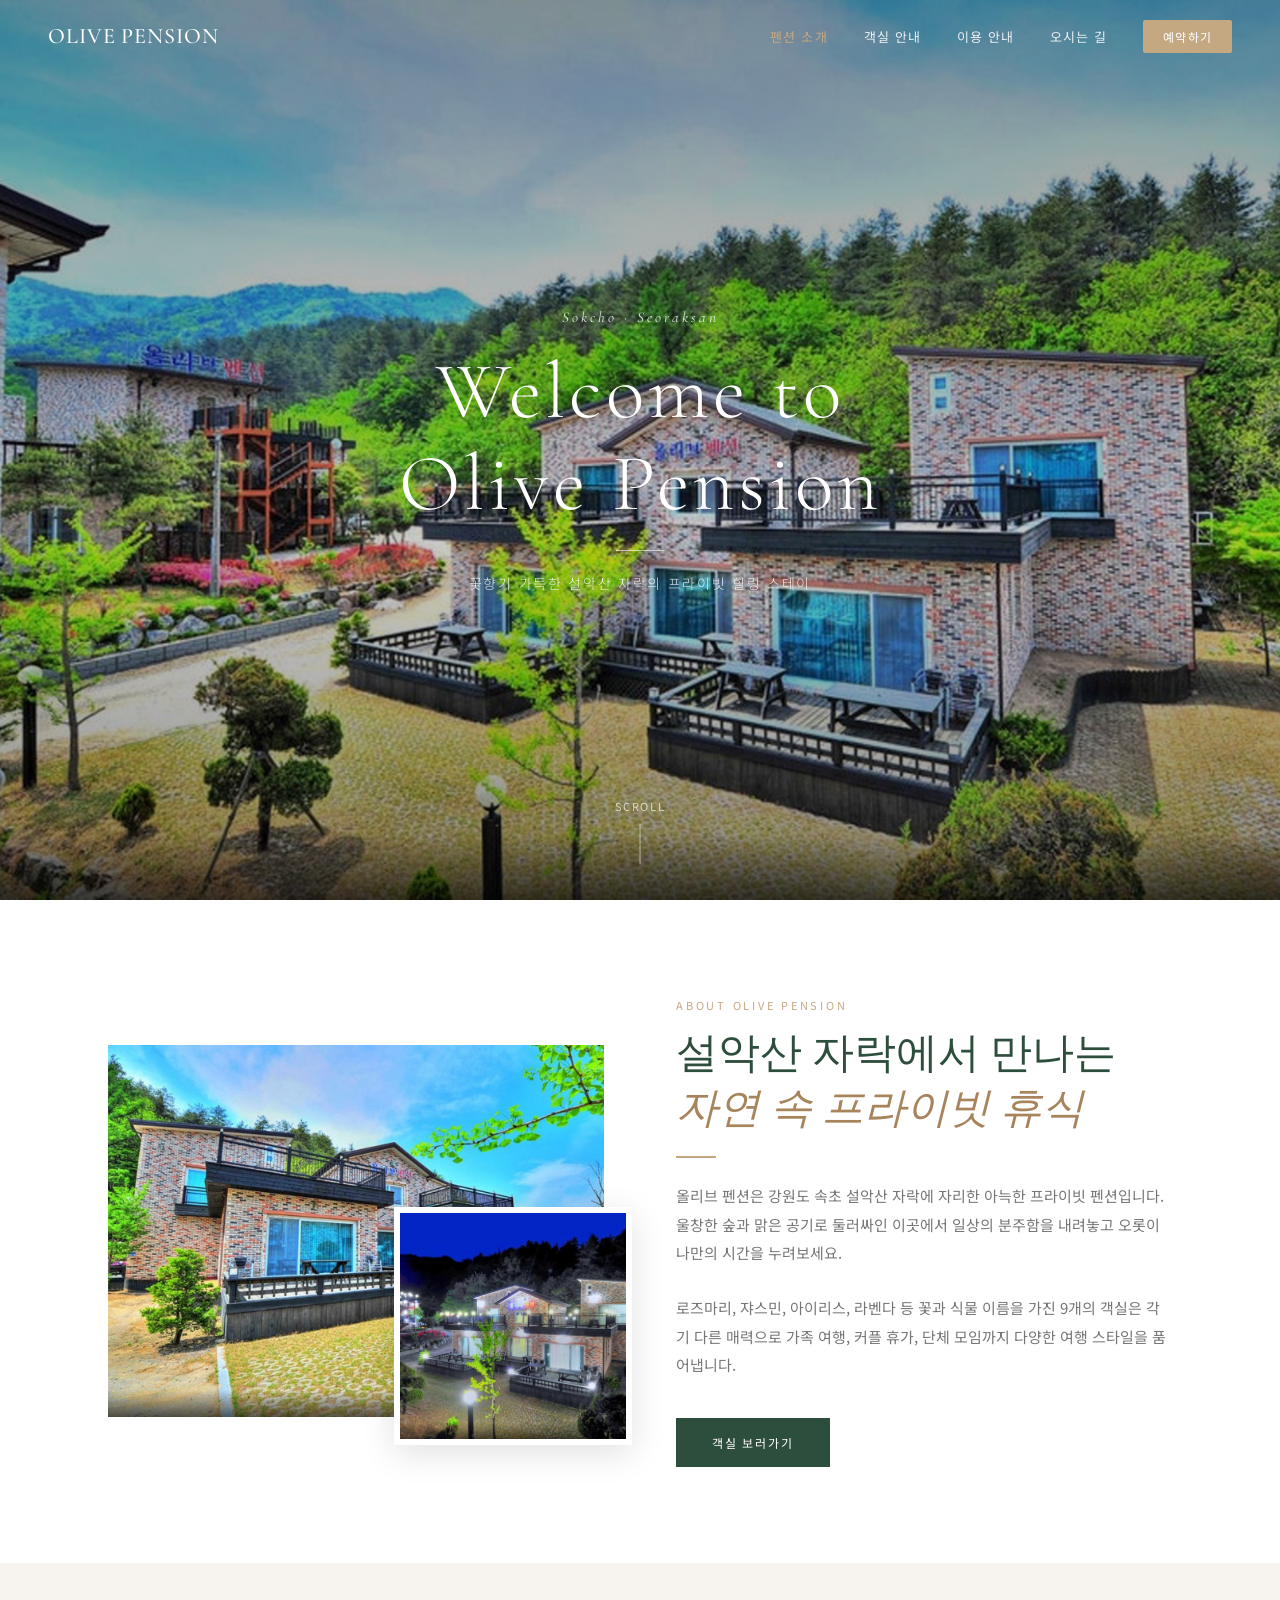
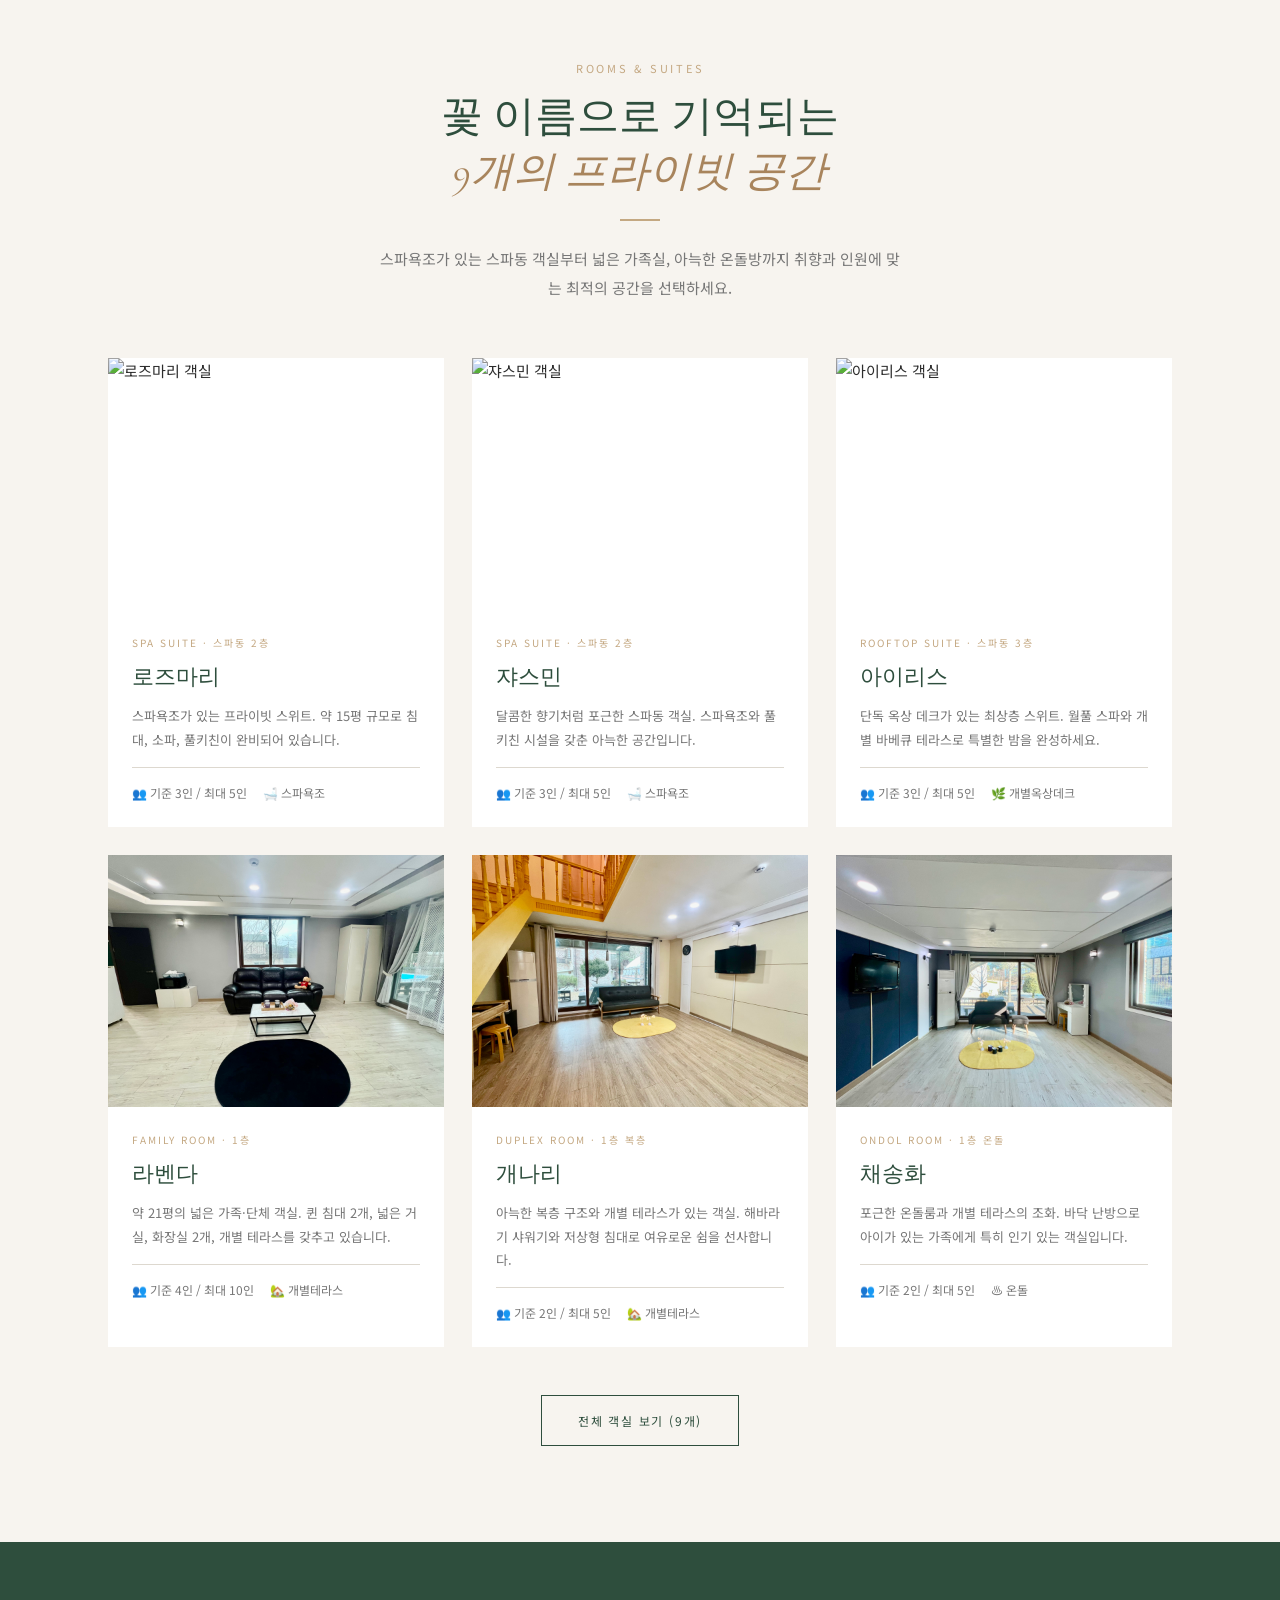
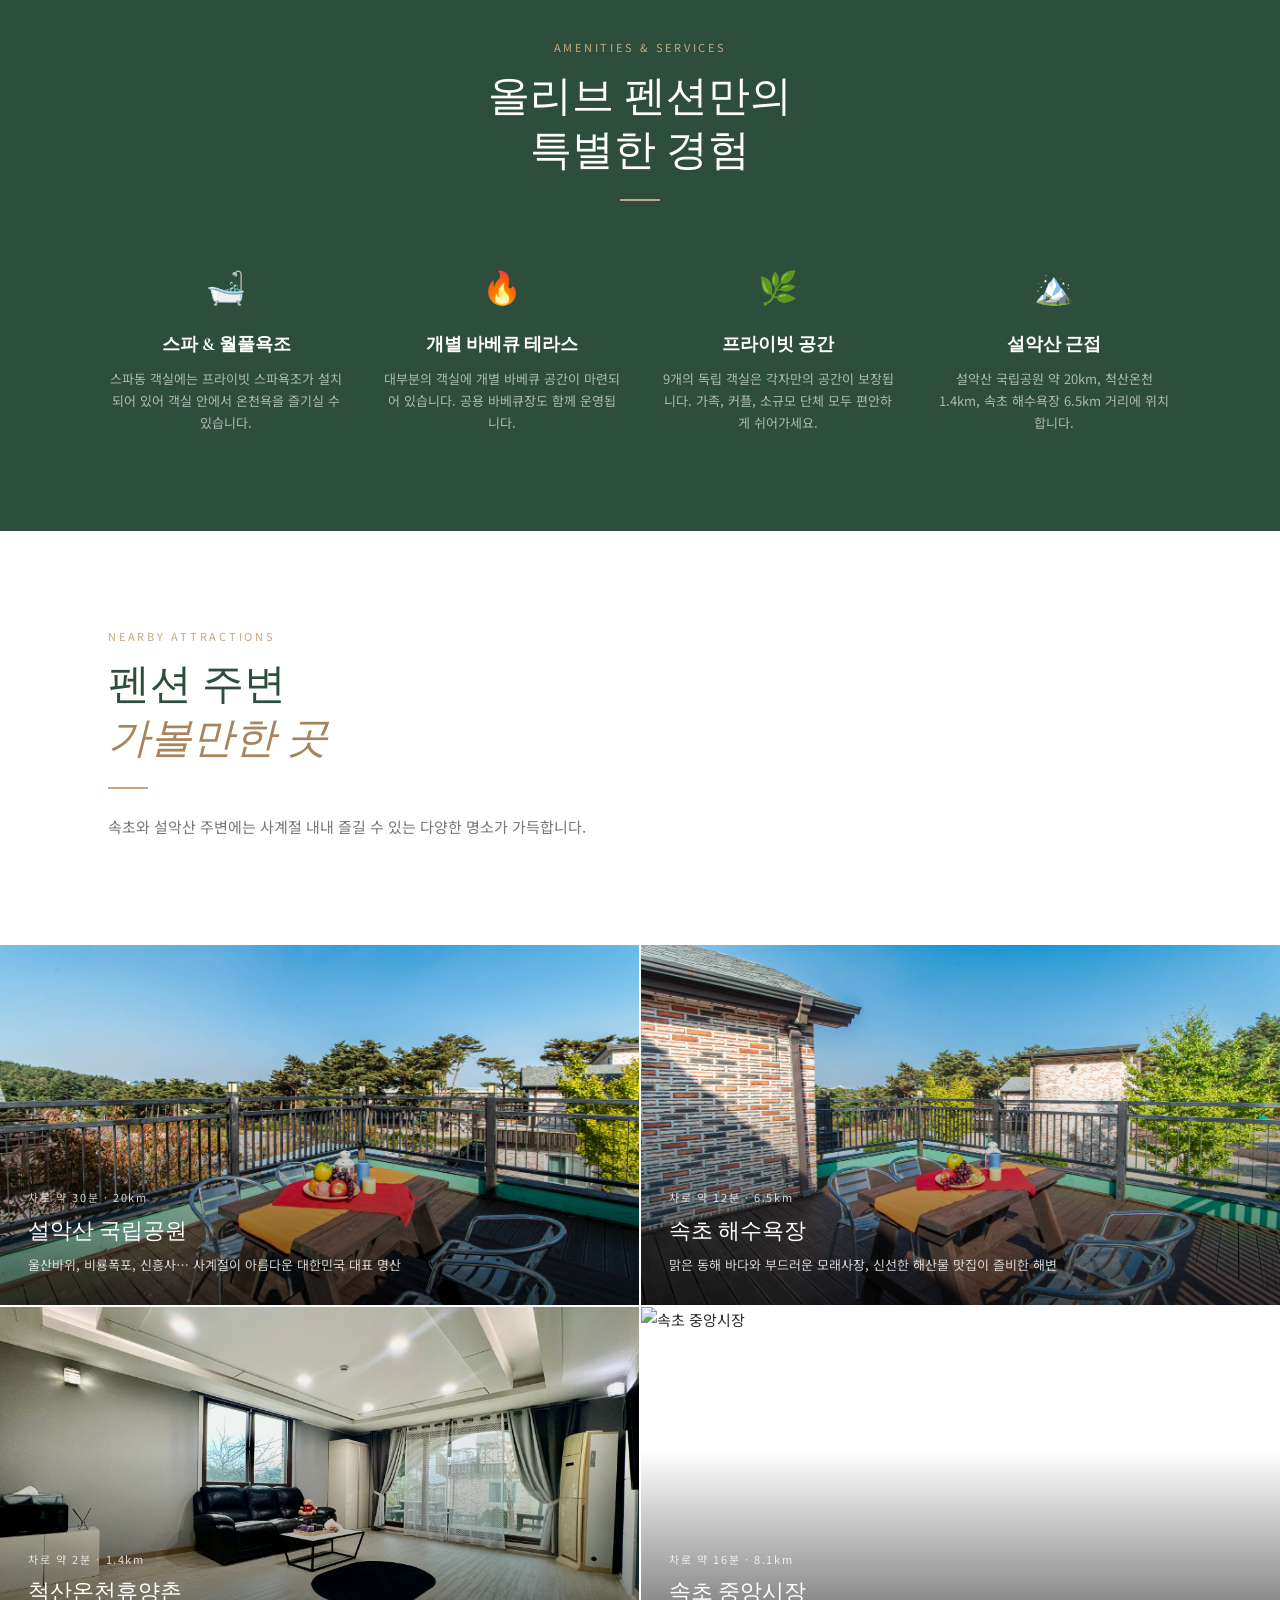
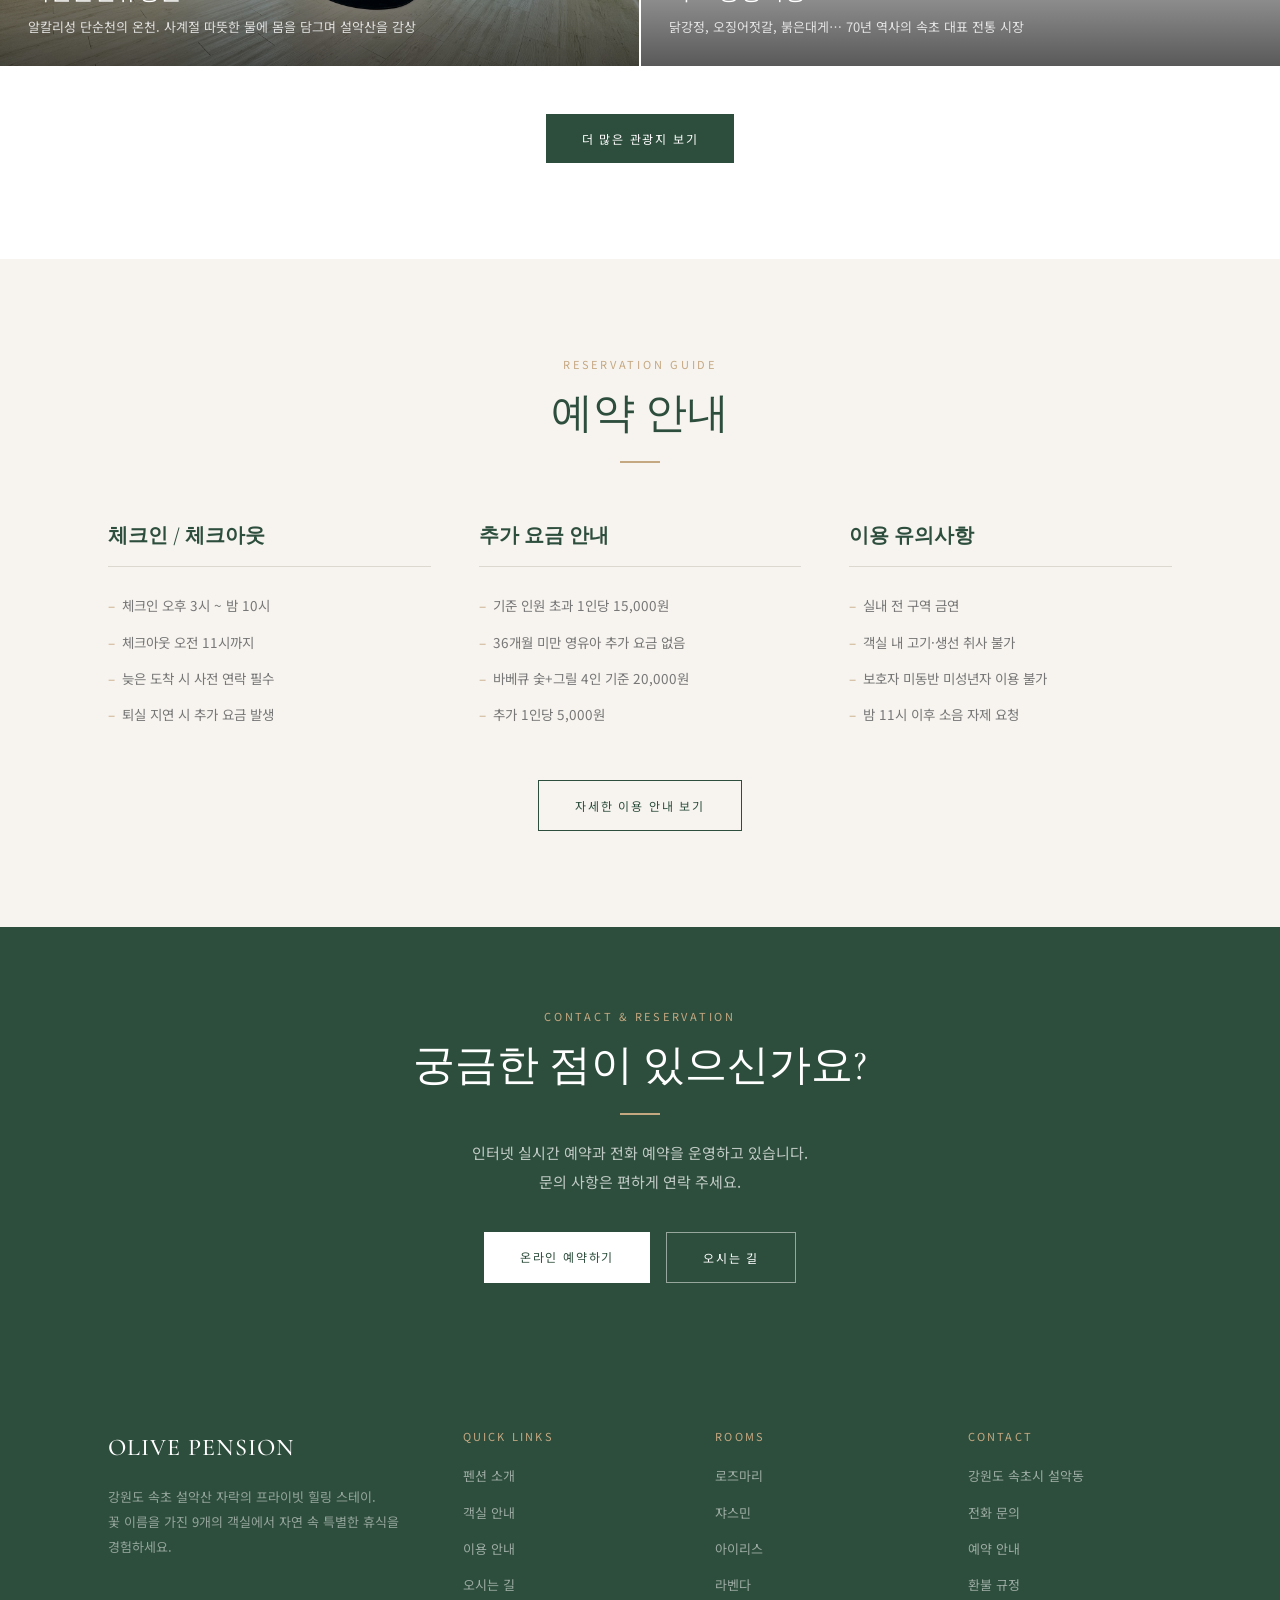
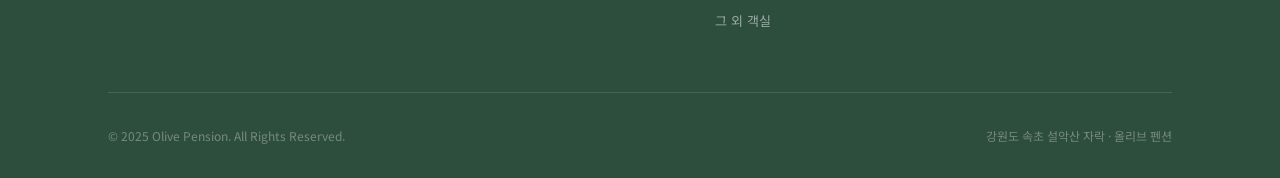
==== index.html @ 1f814b60 "🌿 올리브 펜션 홈페이지 초기 배포 - index.html: 메인 홈 (펜션 소개, 객실 미리보기, 관광지) - rooms.html: 9개 객실 상세 안내 - info.html: " ====
<!DOCTYPE html>
<html lang="ko">
<head>
  <meta charset="UTF-8">
  <meta name="viewport" content="width=device-width, initial-scale=1.0">
  <title>올리브 펜션 — 속초 설악산 자락의 프라이빗 힐링 스테이</title>
  <link rel="stylesheet" href="style.css">
</head>
<body>

<!-- ── Navigation ────────────────── -->
<nav id="navbar" class="transparent">
  <a href="index.html" class="nav-logo">OLIVE PENSION</a>
  <ul class="nav-links">
    <li><a href="index.html" class="active">펜션 소개</a></li>
    <li><a href="rooms.html">객실 안내</a></li>
    <li><a href="info.html">이용 안내</a></li>
    <li><a href="contact.html">오시는 길</a></li>
    <li><a href="info.html#reservation" class="btn-reserve">예약하기</a></li>
  </ul>
</nav>

<!-- ── Hero ──────────────────────── -->
<section class="hero">
  <img class="hero-img" src="images/exterior1.jpg" alt="올리브 펜션 외관">
  <div class="hero-overlay"></div>
  <div class="hero-content">
    <p class="hero-sub">Sokcho · Seoraksan</p>
    <h1 class="hero-title">Welcome to<br>Olive Pension</h1>
    <div class="hero-divider"></div>
    <p class="hero-desc">꽃향기 가득한 설악산 자락의 프라이빗 힐링 스테이</p>
  </div>
  <div class="hero-scroll">SCROLL</div>
</section>

<!-- ── About ─────────────────────── -->
<section id="about" style="background: var(--white);">
  <div class="container">
    <div class="about-grid">
      <div class="about-img-wrap">
        <img class="about-img-main" src="images/exterior2.jpg" alt="올리브 펜션 전경">
        <img class="about-img-accent" src="images/exterior3.jpg" alt="올리브 펜션 정원">
      </div>
      <div>
        <span class="section-label">About Olive Pension</span>
        <h2 class="section-title">설악산 자락에서 만나는<br><em>자연 속 프라이빗 휴식</em></h2>
        <div class="section-divider"></div>
        <p class="section-text">
          올리브 펜션은 강원도 속초 설악산 자락에 자리한 아늑한 프라이빗 펜션입니다.
          울창한 숲과 맑은 공기로 둘러싸인 이곳에서 일상의 분주함을 내려놓고
          오롯이 나만의 시간을 누려보세요.
        </p>
        <br>
        <p class="section-text">
          로즈마리, 쟈스민, 아이리스, 라벤다 등 꽃과 식물 이름을 가진 9개의 객실은
          각기 다른 매력으로 가족 여행, 커플 휴가, 단체 모임까지
          다양한 여행 스타일을 품어냅니다.
        </p>
        <br>
        <a href="rooms.html" class="btn btn-primary" style="margin-top:12px;">객실 보러가기</a>
      </div>
    </div>
  </div>
</section>

<!-- ── Rooms Preview ─────────────── -->
<section id="rooms">
  <div class="container">
    <div class="text-center">
      <span class="section-label">Rooms &amp; Suites</span>
      <h2 class="section-title">꽃 이름으로 기억되는<br><em>9개의 프라이빗 공간</em></h2>
      <div class="section-divider"></div>
      <p class="section-text">
        스파욕조가 있는 스파동 객실부터 넓은 가족실, 아늑한 온돌방까지
        취향과 인원에 맞는 최적의 공간을 선택하세요.
      </p>
    </div>

    <div class="rooms-grid">

      <div class="room-card">
        <div class="room-card-img-wrap">
          <img class="room-card-img" src="images/rosemary1.jpg" alt="로즈마리 객실">
        </div>
        <div class="room-card-body">
          <span class="room-card-tag">Spa Suite · 스파동 2층</span>
          <h3 class="room-card-title">로즈마리</h3>
          <p class="room-card-desc">스파욕조가 있는 프라이빗 스위트. 약 15평 규모로 침대, 소파, 풀키친이 완비되어 있습니다.</p>
          <div class="room-card-meta">
            <span>👥 기준 3인 / 최대 5인</span>
            <span>🛁 스파욕조</span>
          </div>
        </div>
      </div>

      <div class="room-card">
        <div class="room-card-img-wrap">
          <img class="room-card-img" src="images/jasmine1.jpg" alt="쟈스민 객실">
        </div>
        <div class="room-card-body">
          <span class="room-card-tag">Spa Suite · 스파동 2층</span>
          <h3 class="room-card-title">쟈스민</h3>
          <p class="room-card-desc">달콤한 향기처럼 포근한 스파동 객실. 스파욕조와 풀키친 시설을 갖춘 아늑한 공간입니다.</p>
          <div class="room-card-meta">
            <span>👥 기준 3인 / 최대 5인</span>
            <span>🛁 스파욕조</span>
          </div>
        </div>
      </div>

      <div class="room-card">
        <div class="room-card-img-wrap">
          <img class="room-card-img" src="images/iris1.jpg" alt="아이리스 객실">
        </div>
        <div class="room-card-body">
          <span class="room-card-tag">Rooftop Suite · 스파동 3층</span>
          <h3 class="room-card-title">아이리스</h3>
          <p class="room-card-desc">단독 옥상 데크가 있는 최상층 스위트. 월풀 스파와 개별 바베큐 테라스로 특별한 밤을 완성하세요.</p>
          <div class="room-card-meta">
            <span>👥 기준 3인 / 최대 5인</span>
            <span>🌿 개별옥상데크</span>
          </div>
        </div>
      </div>

      <div class="room-card">
        <div class="room-card-img-wrap">
          <img class="room-card-img" src="images/lavender1.jpg" alt="라벤다 객실">
        </div>
        <div class="room-card-body">
          <span class="room-card-tag">Family Room · 1층</span>
          <h3 class="room-card-title">라벤다</h3>
          <p class="room-card-desc">약 21평의 넓은 가족·단체 객실. 퀸 침대 2개, 넓은 거실, 화장실 2개, 개별 테라스를 갖추고 있습니다.</p>
          <div class="room-card-meta">
            <span>👥 기준 4인 / 최대 10인</span>
            <span>🏡 개별테라스</span>
          </div>
        </div>
      </div>

      <div class="room-card">
        <div class="room-card-img-wrap">
          <img class="room-card-img" src="images/forsythia1.jpg" alt="개나리 객실">
        </div>
        <div class="room-card-body">
          <span class="room-card-tag">Duplex Room · 1층 복층</span>
          <h3 class="room-card-title">개나리</h3>
          <p class="room-card-desc">아늑한 복층 구조와 개별 테라스가 있는 객실. 해바라기 샤워기와 저상형 침대로 여유로운 쉼을 선사합니다.</p>
          <div class="room-card-meta">
            <span>👥 기준 2인 / 최대 5인</span>
            <span>🏡 개별테라스</span>
          </div>
        </div>
      </div>

      <div class="room-card">
        <div class="room-card-img-wrap">
          <img class="room-card-img" src="images/portulaca1.jpg" alt="채송화 객실">
        </div>
        <div class="room-card-body">
          <span class="room-card-tag">Ondol Room · 1층 온돌</span>
          <h3 class="room-card-title">채송화</h3>
          <p class="room-card-desc">포근한 온돌룸과 개별 테라스의 조화. 바닥 난방으로 아이가 있는 가족에게 특히 인기 있는 객실입니다.</p>
          <div class="room-card-meta">
            <span>👥 기준 2인 / 최대 5인</span>
            <span>♨️ 온돌</span>
          </div>
        </div>
      </div>

    </div>

    <div style="text-align:center; margin-top: 48px;">
      <a href="rooms.html" class="btn btn-outline">전체 객실 보기 (9개)</a>
    </div>
  </div>
</section>

<!-- ── Features ───────────────────── -->
<section class="features-bg">
  <div class="container">
    <div class="text-center">
      <span class="section-label" style="color: var(--accent);">Amenities &amp; Services</span>
      <h2 class="section-title" style="color:var(--white);">올리브 펜션만의<br>특별한 경험</h2>
      <div class="section-divider" style="margin: 0 auto 24px;"></div>
    </div>
    <div class="features-grid">
      <div class="feature-item">
        <span class="feature-icon">🛁</span>
        <h3 class="feature-title">스파 & 월풀욕조</h3>
        <p class="feature-desc">스파동 객실에는 프라이빗 스파욕조가 설치되어 있어 객실 안에서 온천욕을 즐기실 수 있습니다.</p>
      </div>
      <div class="feature-item">
        <span class="feature-icon">🔥</span>
        <h3 class="feature-title">개별 바베큐 테라스</h3>
        <p class="feature-desc">대부분의 객실에 개별 바베큐 공간이 마련되어 있습니다. 공용 바베큐장도 함께 운영됩니다.</p>
      </div>
      <div class="feature-item">
        <span class="feature-icon">🌿</span>
        <h3 class="feature-title">프라이빗 공간</h3>
        <p class="feature-desc">9개의 독립 객실은 각자만의 공간이 보장됩니다. 가족, 커플, 소규모 단체 모두 편안하게 쉬어가세요.</p>
      </div>
      <div class="feature-item">
        <span class="feature-icon">🏔️</span>
        <h3 class="feature-title">설악산 근접</h3>
        <p class="feature-desc">설악산 국립공원 약 20km, 척산온천 1.4km, 속초 해수욕장 6.5km 거리에 위치합니다.</p>
      </div>
    </div>
  </div>
</section>

<!-- ── Nearby Attractions ─────────── -->
<section id="attractions" style="background: var(--white); padding: 0;">
  <div class="container" style="padding-top: 96px; padding-bottom: 48px;">
    <span class="section-label">Nearby Attractions</span>
    <h2 class="section-title">펜션 주변<br><em>가볼만한 곳</em></h2>
    <div class="section-divider"></div>
    <p class="section-text">속초와 설악산 주변에는 사계절 내내 즐길 수 있는 다양한 명소가 가득합니다.</p>
  </div>

  <div class="attract-grid">
    <div class="attract-item">
      <img class="attract-img" src="images/exterior4.jpg" alt="설악산 국립공원">
      <div class="attract-overlay">
        <div class="attract-info">
          <p class="attract-dist">차로 약 30분 · 20km</p>
          <h3 class="attract-name">설악산 국립공원</h3>
          <p class="attract-text">울산바위, 비룡폭포, 신흥사… 사계절이 아름다운 대한민국 대표 명산</p>
        </div>
      </div>
    </div>
    <div class="attract-item">
      <img class="attract-img" src="images/exterior5.jpg" alt="속초해수욕장">
      <div class="attract-overlay">
        <div class="attract-info">
          <p class="attract-dist">차로 약 12분 · 6.5km</p>
          <h3 class="attract-name">속초 해수욕장</h3>
          <p class="attract-text">맑은 동해 바다와 부드러운 모래사장, 신선한 해산물 맛집이 즐비한 해변</p>
        </div>
      </div>
    </div>
    <div class="attract-item">
      <img class="attract-img" src="images/lavender2.jpg" alt="척산온천">
      <div class="attract-overlay">
        <div class="attract-info">
          <p class="attract-dist">차로 약 2분 · 1.4km</p>
          <h3 class="attract-name">척산온천휴양촌</h3>
          <p class="attract-text">알칼리성 단순천의 온천. 사계절 따뜻한 물에 몸을 담그며 설악산을 감상</p>
        </div>
      </div>
    </div>
    <div class="attract-item">
      <img class="attract-img" src="images/forsythia2.jpg" alt="속초 중앙시장">
      <div class="attract-overlay">
        <div class="attract-info">
          <p class="attract-dist">차로 약 16분 · 8.1km</p>
          <h3 class="attract-name">속초 중앙시장</h3>
          <p class="attract-text">닭강정, 오징어젓갈, 붉은대게… 70년 역사의 속초 대표 전통 시장</p>
        </div>
      </div>
    </div>
  </div>

  <div style="text-align:center; padding: 48px 0 96px;">
    <a href="contact.html" class="btn btn-primary">더 많은 관광지 보기</a>
  </div>
</section>

<!-- ── Quick Info ────────────────── -->
<section>
  <div class="container">
    <div class="text-center" style="margin-bottom: 56px;">
      <span class="section-label">Reservation Guide</span>
      <h2 class="section-title">예약 안내</h2>
      <div class="section-divider"></div>
    </div>
    <div class="info-cols">
      <div>
        <h3 class="info-col-title">체크인 / 체크아웃</h3>
        <ul class="info-list">
          <li>체크인 오후 3시 ~ 밤 10시</li>
          <li>체크아웃 오전 11시까지</li>
          <li>늦은 도착 시 사전 연락 필수</li>
          <li>퇴실 지연 시 추가 요금 발생</li>
        </ul>
      </div>
      <div>
        <h3 class="info-col-title">추가 요금 안내</h3>
        <ul class="info-list">
          <li>기준 인원 초과 1인당 15,000원</li>
          <li>36개월 미만 영유아 추가 요금 없음</li>
          <li>바베큐 숯+그릴 4인 기준 20,000원</li>
          <li>추가 1인당 5,000원</li>
        </ul>
      </div>
      <div>
        <h3 class="info-col-title">이용 유의사항</h3>
        <ul class="info-list">
          <li>실내 전 구역 금연</li>
          <li>객실 내 고기·생선 취사 불가</li>
          <li>보호자 미동반 미성년자 이용 불가</li>
          <li>밤 11시 이후 소음 자제 요청</li>
        </ul>
      </div>
    </div>
    <div style="text-align:center; margin-top:48px;">
      <a href="info.html" class="btn btn-outline">자세한 이용 안내 보기</a>
    </div>
  </div>
</section>

<!-- ── Contact Preview ───────────── -->
<section style="background: var(--primary); padding: 80px 0;">
  <div class="container" style="text-align:center;">
    <span class="section-label" style="color: var(--accent);">Contact &amp; Reservation</span>
    <h2 class="section-title" style="color:var(--white);">궁금한 점이 있으신가요?</h2>
    <div class="section-divider" style="margin: 0 auto 24px;"></div>
    <p style="color:rgba(255,255,255,.7); font-size:15px; line-height:1.9; margin-bottom:36px;">
      인터넷 실시간 예약과 전화 예약을 운영하고 있습니다.<br>
      문의 사항은 편하게 연락 주세요.
    </p>
    <div style="display:flex; justify-content:center; gap:16px; flex-wrap:wrap;">
      <a href="info.html#reservation" class="btn btn-white">온라인 예약하기</a>
      <a href="contact.html" class="btn btn-outline" style="border-color:rgba(255,255,255,.5); color:var(--white);">오시는 길</a>
    </div>
  </div>
</section>

<!-- ── Footer ────────────────────── -->
<footer>
  <div class="container">
    <div class="footer-inner">
      <div class="footer-brand">
        <a href="index.html" class="nav-logo">OLIVE PENSION</a>
        <p>강원도 속초 설악산 자락의 프라이빗 힐링 스테이.<br>꽃 이름을 가진 9개의 객실에서 자연 속 특별한 휴식을 경험하세요.</p>
      </div>
      <div class="footer-col">
        <p class="footer-col-title">Quick Links</p>
        <ul>
          <li><a href="index.html">펜션 소개</a></li>
          <li><a href="rooms.html">객실 안내</a></li>
          <li><a href="info.html">이용 안내</a></li>
          <li><a href="contact.html">오시는 길</a></li>
        </ul>
      </div>
      <div class="footer-col">
        <p class="footer-col-title">Rooms</p>
        <ul>
          <li><a href="rooms.html#rosemary">로즈마리</a></li>
          <li><a href="rooms.html#jasmine">쟈스민</a></li>
          <li><a href="rooms.html#iris">아이리스</a></li>
          <li><a href="rooms.html#lavender">라벤다</a></li>
          <li><a href="rooms.html#other">그 외 객실</a></li>
        </ul>
      </div>
      <div class="footer-col">
        <p class="footer-col-title">Contact</p>
        <ul>
          <li><a href="#">강원도 속초시 설악동</a></li>
          <li><a href="tel:">전화 문의</a></li>
          <li><a href="info.html">예약 안내</a></li>
          <li><a href="info.html#refund">환불 규정</a></li>
        </ul>
      </div>
    </div>
    <div class="footer-bottom">
      <span>© 2025 Olive Pension. All Rights Reserved.</span>
      <span>강원도 속초 설악산 자락 · 올리브 펜션</span>
    </div>
  </div>
</footer>

<script>
  const nav = document.getElementById('navbar');
  window.addEventListener('scroll', () => {
    if (window.scrollY > 60) {
      nav.classList.remove('transparent');
      nav.classList.add('scrolled');
    } else {
      nav.classList.add('transparent');
      nav.classList.remove('scrolled');
    }
  });
</script>

</body>
</html>
---- style.css ----
/* ===========================
   올리브 펜션 — Shared Styles
   =========================== */

@import url('https://fonts.googleapis.com/css2?family=Cormorant+Garamond:ital,wght@0,300;0,400;0,500;0,600;1,300;1,400&family=Noto+Sans+KR:wght@300;400;500&display=swap');

/* ── CSS Variables ─────────────────── */
:root {
  --primary:      #2e4e3d;
  --primary-light:#4a7060;
  --accent:       #c4a882;
  --accent-dark:  #a8845c;
  --bg:           #f7f4ef;
  --bg-alt:       #eeeae2;
  --white:        #ffffff;
  --text:         #2c2c2c;
  --text-muted:   #777;
  --border:       #ddd8cf;

  --font-serif:  'Cormorant Garamond', 'Nanum Myeongjo', Georgia, serif;
  --font-sans:   'Noto Sans KR', sans-serif;

  --max-width: 1160px;
  --nav-h:     72px;
}

/* ── Reset ───────────────────────────── */
*, *::before, *::after { box-sizing: border-box; margin: 0; padding: 0; }
html { scroll-behavior: smooth; }
body {
  font-family: var(--font-sans);
  background: var(--bg);
  color: var(--text);
  line-height: 1.75;
  font-size: 15px;
}
img { display: block; max-width: 100%; }
a { text-decoration: none; color: inherit; }
ul { list-style: none; }

/* ── Navigation ──────────────────────── */
nav {
  position: fixed;
  top: 0; left: 0; right: 0;
  height: var(--nav-h);
  display: flex;
  align-items: center;
  justify-content: space-between;
  padding: 0 48px;
  z-index: 1000;
  transition: background .3s, box-shadow .3s;
}
nav.scrolled {
  background: rgba(255,255,255,.97);
  box-shadow: 0 1px 12px rgba(0,0,0,.08);
}
nav.transparent { background: transparent; }

.nav-logo {
  font-family: var(--font-serif);
  font-size: 22px;
  font-weight: 500;
  letter-spacing: .04em;
  color: var(--white);
  transition: color .3s;
}
nav.scrolled .nav-logo { color: var(--primary); }

.nav-links {
  display: flex;
  align-items: center;
  gap: 36px;
}
.nav-links a {
  font-size: 13px;
  font-weight: 400;
  letter-spacing: .08em;
  color: rgba(255,255,255,.88);
  transition: color .3s;
}
nav.scrolled .nav-links a { color: var(--text); }
.nav-links a:hover { color: var(--accent); }
.nav-links a.active { color: var(--accent); }
.nav-links a.btn-reserve {
  background: var(--accent);
  color: var(--white);
  padding: 8px 20px;
  border-radius: 2px;
  font-size: 12px;
  letter-spacing: .1em;
  transition: background .25s;
}
.nav-links a.btn-reserve:hover { background: var(--accent-dark); }
nav.scrolled .nav-links a.btn-reserve { color: var(--white); }

/* ── Hero ───────────────────────────── */
.hero {
  position: relative;
  height: 100vh;
  min-height: 600px;
  overflow: hidden;
  display: flex;
  align-items: center;
  justify-content: center;
}
.hero-img {
  position: absolute;
  inset: 0;
  width: 100%; height: 100%;
  object-fit: cover;
  object-position: center;
}
.hero-overlay {
  position: absolute;
  inset: 0;
  background: linear-gradient(to bottom, rgba(0,0,0,.4) 0%, rgba(0,0,0,.2) 60%, rgba(0,0,0,.45) 100%);
}
.hero-content {
  position: relative;
  text-align: center;
  color: var(--white);
  padding: 0 24px;
}
.hero-sub {
  font-family: var(--font-serif);
  font-size: 15px;
  font-style: italic;
  letter-spacing: .2em;
  opacity: .85;
  margin-bottom: 16px;
}
.hero-title {
  font-family: var(--font-serif);
  font-size: clamp(44px, 7vw, 80px);
  font-weight: 300;
  letter-spacing: .05em;
  line-height: 1.15;
  margin-bottom: 20px;
}
.hero-divider {
  width: 48px;
  height: 1px;
  background: rgba(255,255,255,.6);
  margin: 0 auto 20px;
}
.hero-desc {
  font-size: 14px;
  letter-spacing: .12em;
  opacity: .85;
  font-weight: 300;
}
.hero-scroll {
  position: absolute;
  bottom: 36px;
  left: 50%;
  transform: translateX(-50%);
  display: flex;
  flex-direction: column;
  align-items: center;
  gap: 8px;
  color: rgba(255,255,255,.7);
  font-size: 11px;
  letter-spacing: .15em;
  animation: bounce 2s infinite;
}
.hero-scroll::after {
  content: '';
  width: 1px;
  height: 40px;
  background: rgba(255,255,255,.5);
  display: block;
}
@keyframes bounce {
  0%, 100% { transform: translateX(-50%) translateY(0); }
  50% { transform: translateX(-50%) translateY(6px); }
}

/* ── Section Commons ─────────────────── */
section { padding: 96px 0; }
.container { max-width: var(--max-width); margin: 0 auto; padding: 0 48px; }

.section-label {
  display: block;
  font-size: 11px;
  letter-spacing: .25em;
  text-transform: uppercase;
  color: var(--accent);
  margin-bottom: 12px;
}
.section-title {
  font-family: var(--font-serif);
  font-size: clamp(28px, 4vw, 42px);
  font-weight: 400;
  line-height: 1.3;
  color: var(--primary);
  margin-bottom: 20px;
}
.section-title em { font-style: italic; color: var(--accent-dark); }
.section-divider {
  width: 40px;
  height: 2px;
  background: var(--accent);
  margin: 0 0 24px;
}
.section-text {
  font-size: 15px;
  color: var(--text-muted);
  line-height: 1.9;
  max-width: 520px;
}
.text-center { text-align: center; }
.text-center .section-divider { margin: 0 auto 24px; }
.text-center .section-text { margin: 0 auto; }

/* ── About ──────────────────────────── */
.about-grid {
  display: grid;
  grid-template-columns: 1fr 1fr;
  gap: 72px;
  align-items: center;
}
.about-img-wrap {
  position: relative;
}
.about-img-main {
  width: 100%;
  aspect-ratio: 4/3;
  object-fit: cover;
}
.about-img-accent {
  position: absolute;
  bottom: -28px;
  right: -28px;
  width: 48%;
  aspect-ratio: 1/1;
  object-fit: cover;
  border: 6px solid var(--white);
  box-shadow: 0 8px 32px rgba(0,0,0,.12);
}

/* ── Rooms ──────────────────────────── */
.rooms-grid {
  display: grid;
  grid-template-columns: repeat(3, 1fr);
  gap: 28px;
  margin-top: 56px;
}
.room-card {
  background: var(--white);
  overflow: hidden;
  transition: transform .3s, box-shadow .3s;
}
.room-card:hover {
  transform: translateY(-4px);
  box-shadow: 0 16px 40px rgba(0,0,0,.1);
}
.room-card-img {
  width: 100%;
  aspect-ratio: 4/3;
  object-fit: cover;
  transition: transform .5s;
}
.room-card:hover .room-card-img { transform: scale(1.04); }
.room-card-img-wrap { overflow: hidden; }
.room-card-body { padding: 24px; }
.room-card-tag {
  font-size: 10px;
  letter-spacing: .2em;
  text-transform: uppercase;
  color: var(--accent);
  display: block;
  margin-bottom: 6px;
}
.room-card-title {
  font-family: var(--font-serif);
  font-size: 22px;
  font-weight: 500;
  color: var(--primary);
  margin-bottom: 8px;
}
.room-card-desc {
  font-size: 13px;
  color: var(--text-muted);
  line-height: 1.8;
  margin-bottom: 16px;
}
.room-card-meta {
  display: flex;
  gap: 16px;
  font-size: 12px;
  color: var(--text-muted);
  border-top: 1px solid var(--border);
  padding-top: 14px;
}
.room-card-meta span { display: flex; align-items: center; gap: 4px; }

/* ── Feature section ─────────────────── */
.features-bg {
  background: var(--primary);
  color: var(--white);
}
.features-bg .section-title { color: var(--white); }
.features-bg .section-text { color: rgba(255,255,255,.7); }
.features-grid {
  display: grid;
  grid-template-columns: repeat(4, 1fr);
  gap: 40px;
  margin-top: 56px;
}
.feature-item { text-align: center; }
.feature-icon {
  font-size: 32px;
  margin-bottom: 16px;
  display: block;
}
.feature-title {
  font-family: var(--font-serif);
  font-size: 18px;
  color: var(--white);
  margin-bottom: 8px;
}
.feature-desc {
  font-size: 13px;
  color: rgba(255,255,255,.6);
  line-height: 1.7;
}

/* ── Attractions ─────────────────────── */
.attract-grid {
  display: grid;
  grid-template-columns: repeat(2, 1fr);
  gap: 2px;
  margin-top: 56px;
}
.attract-item {
  position: relative;
  overflow: hidden;
}
.attract-img {
  width: 100%;
  aspect-ratio: 16/9;
  object-fit: cover;
  transition: transform .5s;
}
.attract-item:hover .attract-img { transform: scale(1.05); }
.attract-overlay {
  position: absolute;
  inset: 0;
  background: linear-gradient(to top, rgba(0,0,0,.65) 0%, transparent 60%);
  display: flex;
  align-items: flex-end;
  padding: 28px;
  color: var(--white);
}
.attract-info {}
.attract-dist { font-size: 11px; letter-spacing: .15em; opacity: .8; margin-bottom: 4px; }
.attract-name {
  font-family: var(--font-serif);
  font-size: 22px;
  font-weight: 400;
}
.attract-text { font-size: 13px; opacity: .8; margin-top: 4px; }

/* ── Info section ────────────────────── */
.info-cols {
  display: grid;
  grid-template-columns: repeat(3, 1fr);
  gap: 48px;
  margin-top: 56px;
}
.info-col-title {
  font-family: var(--font-serif);
  font-size: 20px;
  color: var(--primary);
  margin-bottom: 20px;
  padding-bottom: 12px;
  border-bottom: 1px solid var(--border);
}
.info-list li {
  font-size: 13.5px;
  color: var(--text-muted);
  line-height: 1.8;
  padding: 6px 0;
  padding-left: 14px;
  position: relative;
}
.info-list li::before {
  content: '–';
  position: absolute;
  left: 0;
  color: var(--accent);
}

/* ── Contact / Map section ───────────── */
.contact-grid {
  display: grid;
  grid-template-columns: 1fr 1.4fr;
  gap: 72px;
  align-items: start;
}
.contact-item { margin-bottom: 28px; }
.contact-label {
  font-size: 11px;
  letter-spacing: .2em;
  text-transform: uppercase;
  color: var(--accent);
  display: block;
  margin-bottom: 6px;
}
.contact-value {
  font-family: var(--font-serif);
  font-size: 18px;
  color: var(--primary);
}
.contact-sub { font-size: 13px; color: var(--text-muted); margin-top: 4px; }
.map-wrap {
  background: var(--bg-alt);
  aspect-ratio: 4/3;
  overflow: hidden;
  border: 1px solid var(--border);
}
.map-wrap iframe { width: 100%; height: 100%; border: 0; }
.map-placeholder {
  width: 100%;
  height: 100%;
  display: flex;
  align-items: center;
  justify-content: center;
  flex-direction: column;
  gap: 12px;
  color: var(--text-muted);
  font-size: 13px;
}

/* ── Buttons ──────────────────────────── */
.btn {
  display: inline-block;
  padding: 14px 36px;
  font-size: 12px;
  letter-spacing: .15em;
  text-transform: uppercase;
  cursor: pointer;
  transition: .25s;
  border: none;
}
.btn-primary {
  background: var(--primary);
  color: var(--white);
}
.btn-primary:hover { background: var(--primary-light); }
.btn-outline {
  background: transparent;
  color: var(--primary);
  border: 1px solid var(--primary);
}
.btn-outline:hover { background: var(--primary); color: var(--white); }
.btn-white {
  background: var(--white);
  color: var(--primary);
}
.btn-white:hover { background: var(--accent); color: var(--white); }

/* ── Footer ───────────────────────────── */
footer {
  background: var(--primary);
  color: rgba(255,255,255,.75);
  padding: 64px 0 32px;
}
.footer-inner {
  display: grid;
  grid-template-columns: 1.5fr 1fr 1fr 1fr;
  gap: 48px;
  padding-bottom: 48px;
  border-bottom: 1px solid rgba(255,255,255,.12);
  margin-bottom: 32px;
}
.footer-brand .nav-logo {
  color: var(--white);
  font-size: 24px;
  display: block;
  margin-bottom: 16px;
}
.footer-brand p { font-size: 13px; line-height: 1.9; opacity: .65; }
.footer-col-title {
  font-size: 11px;
  letter-spacing: .2em;
  text-transform: uppercase;
  color: var(--accent);
  margin-bottom: 16px;
}
.footer-col ul li { margin-bottom: 10px; }
.footer-col ul li a {
  font-size: 13px;
  opacity: .7;
  transition: opacity .2s;
}
.footer-col ul li a:hover { opacity: 1; }
.footer-bottom {
  display: flex;
  justify-content: space-between;
  align-items: center;
  font-size: 12px;
  opacity: .45;
}

/* ── Page Banner ────────────────────── */
.page-banner {
  height: 360px;
  position: relative;
  display: flex;
  align-items: flex-end;
  padding-bottom: 60px;
  overflow: hidden;
}
.page-banner-img {
  position: absolute;
  inset: 0;
  width: 100%; height: 100%;
  object-fit: cover;
}
.page-banner-overlay {
  position: absolute;
  inset: 0;
  background: linear-gradient(to top, rgba(0,0,0,.6) 0%, rgba(0,0,0,.2) 100%);
}
.page-banner-text {
  position: relative;
  color: var(--white);
  padding: 0 48px;
}
.page-banner-text .section-label { color: rgba(255,255,255,.7); }
.page-banner-text h1 {
  font-family: var(--font-serif);
  font-size: clamp(36px, 5vw, 56px);
  font-weight: 300;
  letter-spacing: .05em;
}

/* ── Room detail page ───────────────── */
.room-detail {
  display: grid;
  grid-template-columns: 1.2fr 1fr;
  gap: 64px;
  align-items: start;
  padding: 64px 0;
  border-bottom: 1px solid var(--border);
}
.room-detail:last-child { border-bottom: none; }
.room-detail.reverse { direction: rtl; }
.room-detail.reverse > * { direction: ltr; }
.room-photos { display: grid; grid-template-columns: 1fr 1fr; gap: 6px; }
.room-photos img { width: 100%; aspect-ratio: 4/3; object-fit: cover; }
.room-photos img:first-child { grid-column: 1 / -1; aspect-ratio: 16/9; }
.room-info-tag {
  font-size: 11px;
  letter-spacing: .2em;
  text-transform: uppercase;
  color: var(--accent);
  display: block;
  margin-bottom: 8px;
}
.room-info-title {
  font-family: var(--font-serif);
  font-size: 36px;
  font-weight: 400;
  color: var(--primary);
  margin-bottom: 6px;
}
.room-info-sub { font-size: 13px; color: var(--text-muted); margin-bottom: 24px; }
.room-info-divider { width: 32px; height: 2px; background: var(--accent); margin-bottom: 24px; }
.room-info-desc {
  font-size: 14px;
  color: var(--text-muted);
  line-height: 1.95;
  margin-bottom: 28px;
}
.room-amenity-list {
  display: flex;
  flex-wrap: wrap;
  gap: 8px;
  margin-bottom: 28px;
}
.room-amenity-tag {
  background: var(--bg-alt);
  font-size: 12px;
  padding: 5px 12px;
  color: var(--text);
  letter-spacing: .04em;
}
.room-capacity {
  display: flex;
  gap: 24px;
  font-size: 13px;
  color: var(--text-muted);
  padding: 16px 0;
  border-top: 1px solid var(--border);
}
.room-capacity strong { color: var(--primary); }

/* ── Info page tables ───────────────── */
.refund-table {
  width: 100%;
  border-collapse: collapse;
  margin-top: 32px;
  font-size: 14px;
}
.refund-table th {
  background: var(--primary);
  color: var(--white);
  padding: 12px 20px;
  text-align: left;
  font-weight: 400;
  letter-spacing: .04em;
}
.refund-table td {
  padding: 12px 20px;
  border-bottom: 1px solid var(--border);
  color: var(--text-muted);
}
.refund-table tr:nth-child(even) td { background: var(--bg-alt); }

/* ── Responsive ───────────────────────── */
@media (max-width: 1024px) {
  nav { padding: 0 28px; }
  .container { padding: 0 28px; }
  .nav-links { gap: 24px; }
  .rooms-grid { grid-template-columns: repeat(2, 1fr); }
  .features-grid { grid-template-columns: repeat(2, 1fr); }
  .footer-inner { grid-template-columns: 1fr 1fr; }
}
@media (max-width: 768px) {
  :root { --nav-h: 60px; }
  nav { padding: 0 20px; }
  .nav-links { display: none; }
  .container { padding: 0 20px; }
  section { padding: 64px 0; }
  .about-grid,
  .contact-grid,
  .room-detail { grid-template-columns: 1fr; gap: 36px; }
  .about-img-accent { display: none; }
  .rooms-grid { grid-template-columns: 1fr; }
  .features-grid { grid-template-columns: 1fr 1fr; gap: 28px; }
  .attract-grid { grid-template-columns: 1fr; }
  .info-cols { grid-template-columns: 1fr; }
  .footer-inner { grid-template-columns: 1fr; }
  .footer-bottom { flex-direction: column; gap: 8px; text-align: center; }
  .hero-title { font-size: 38px; }
}
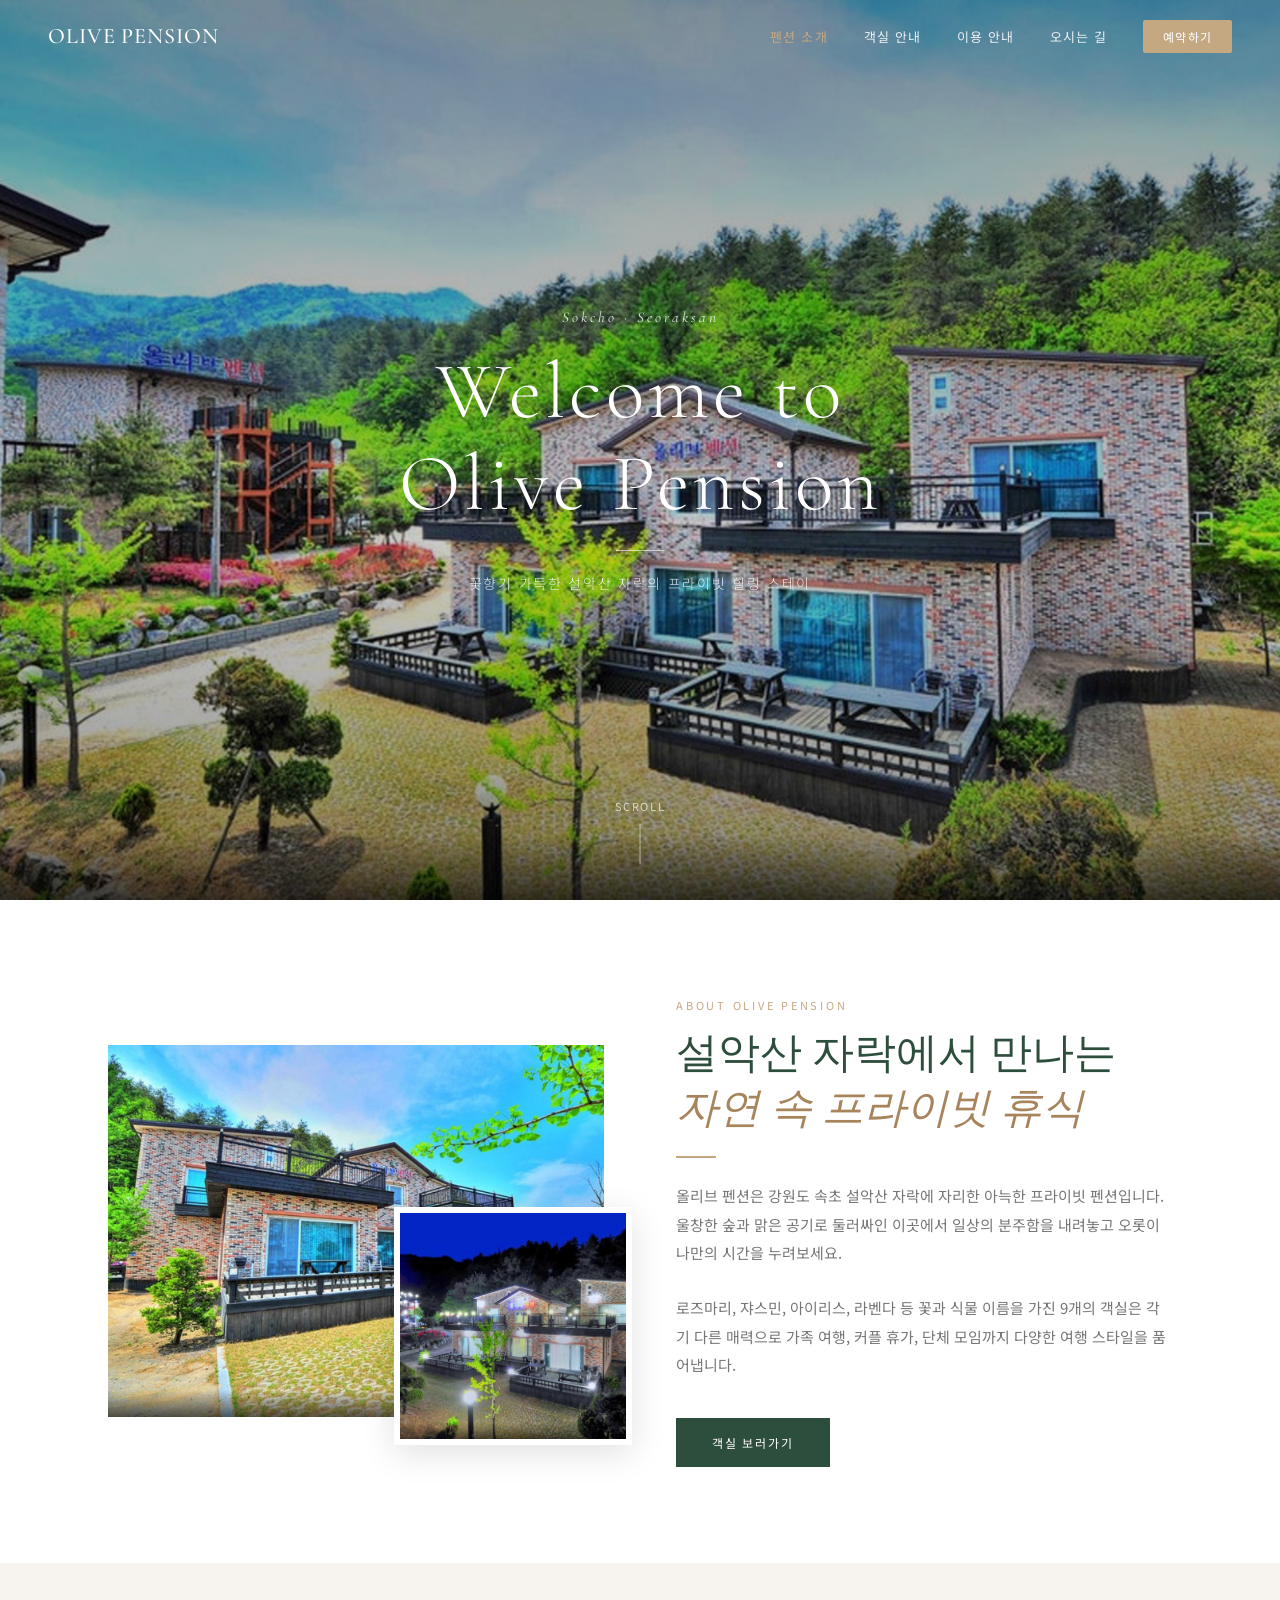
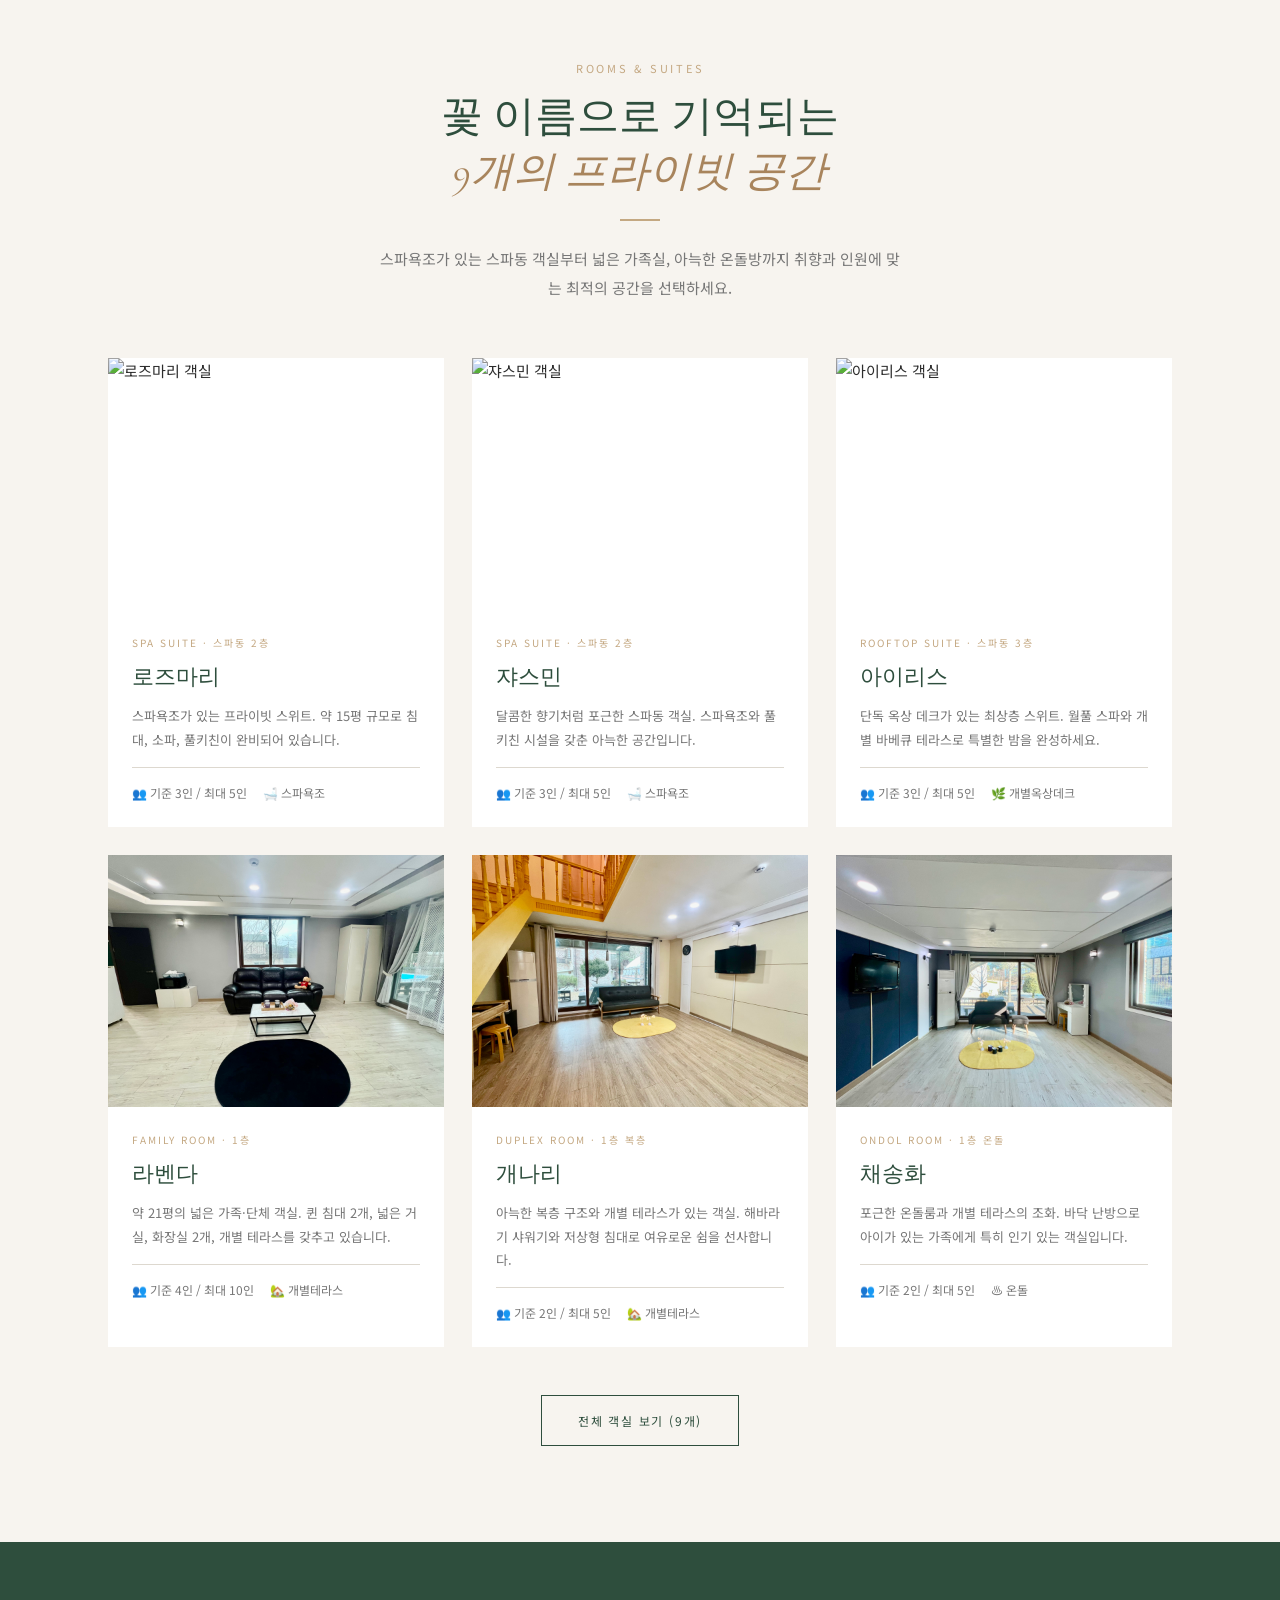
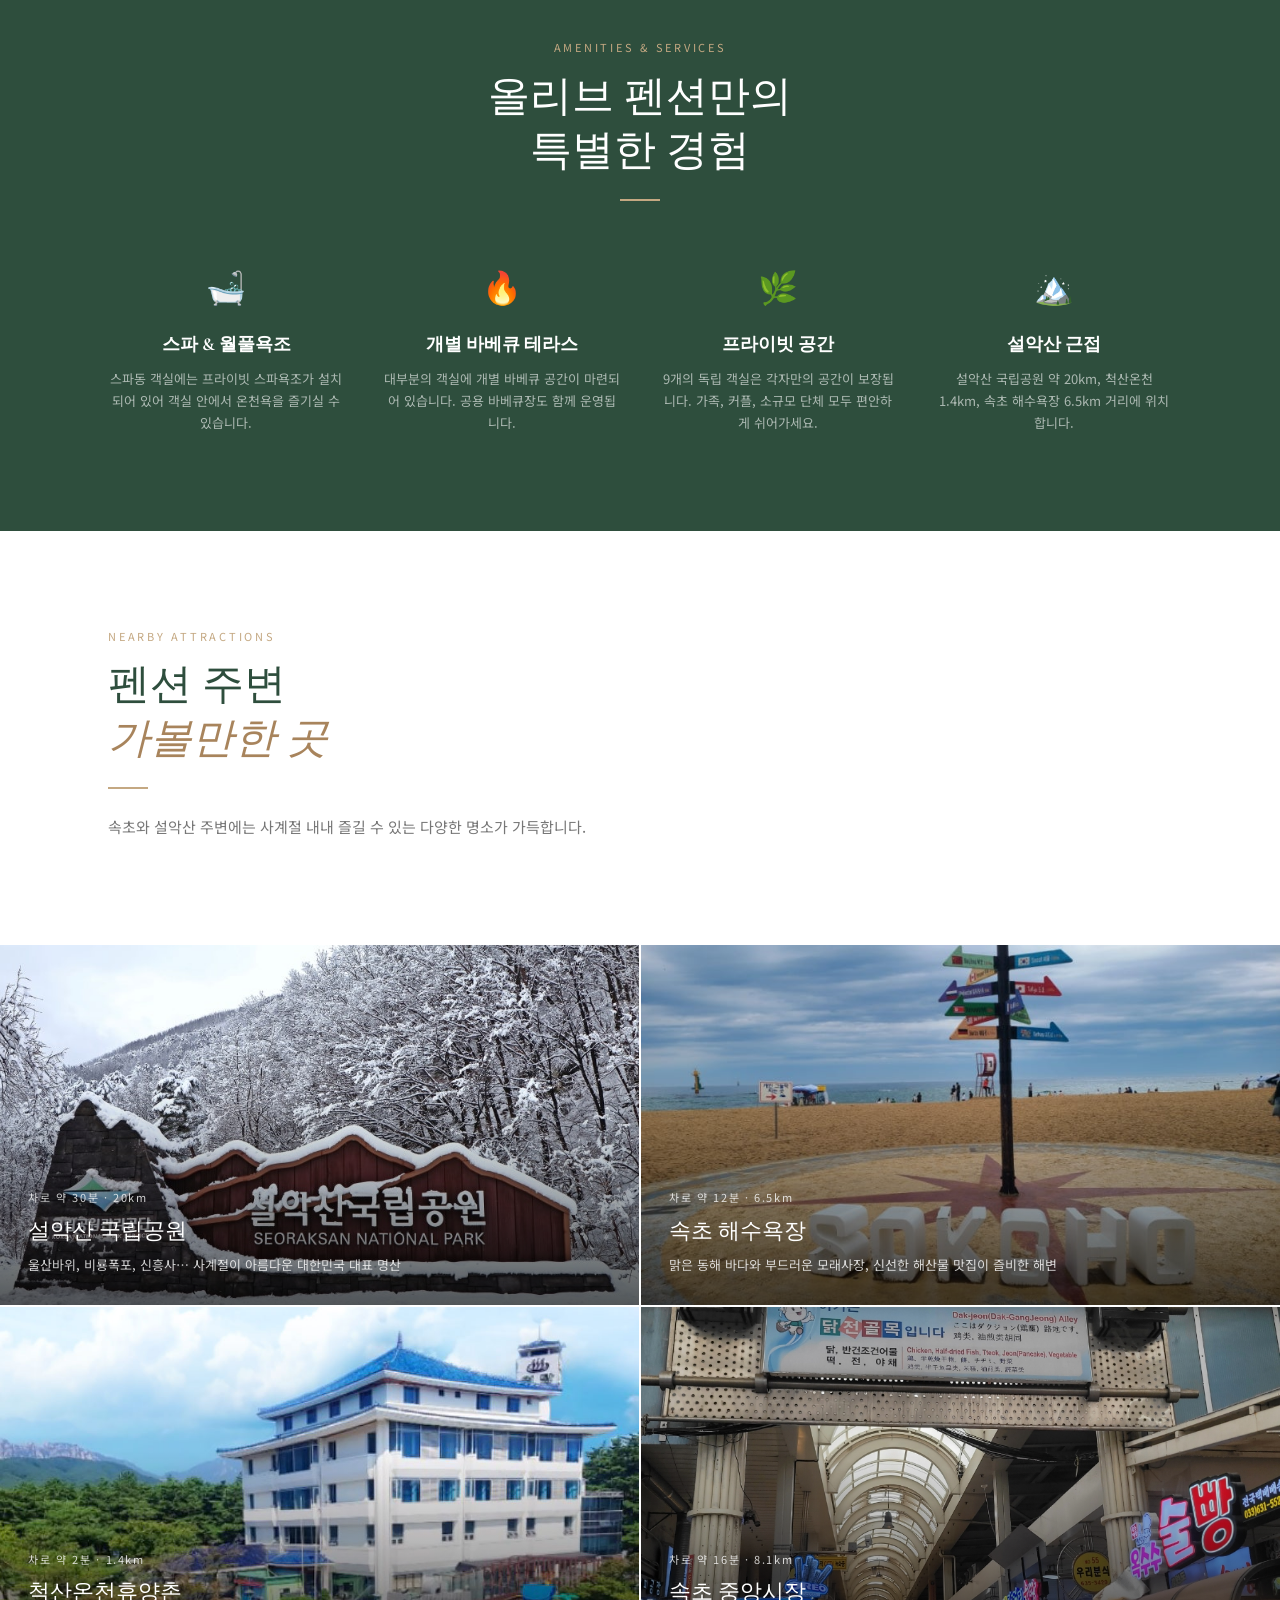
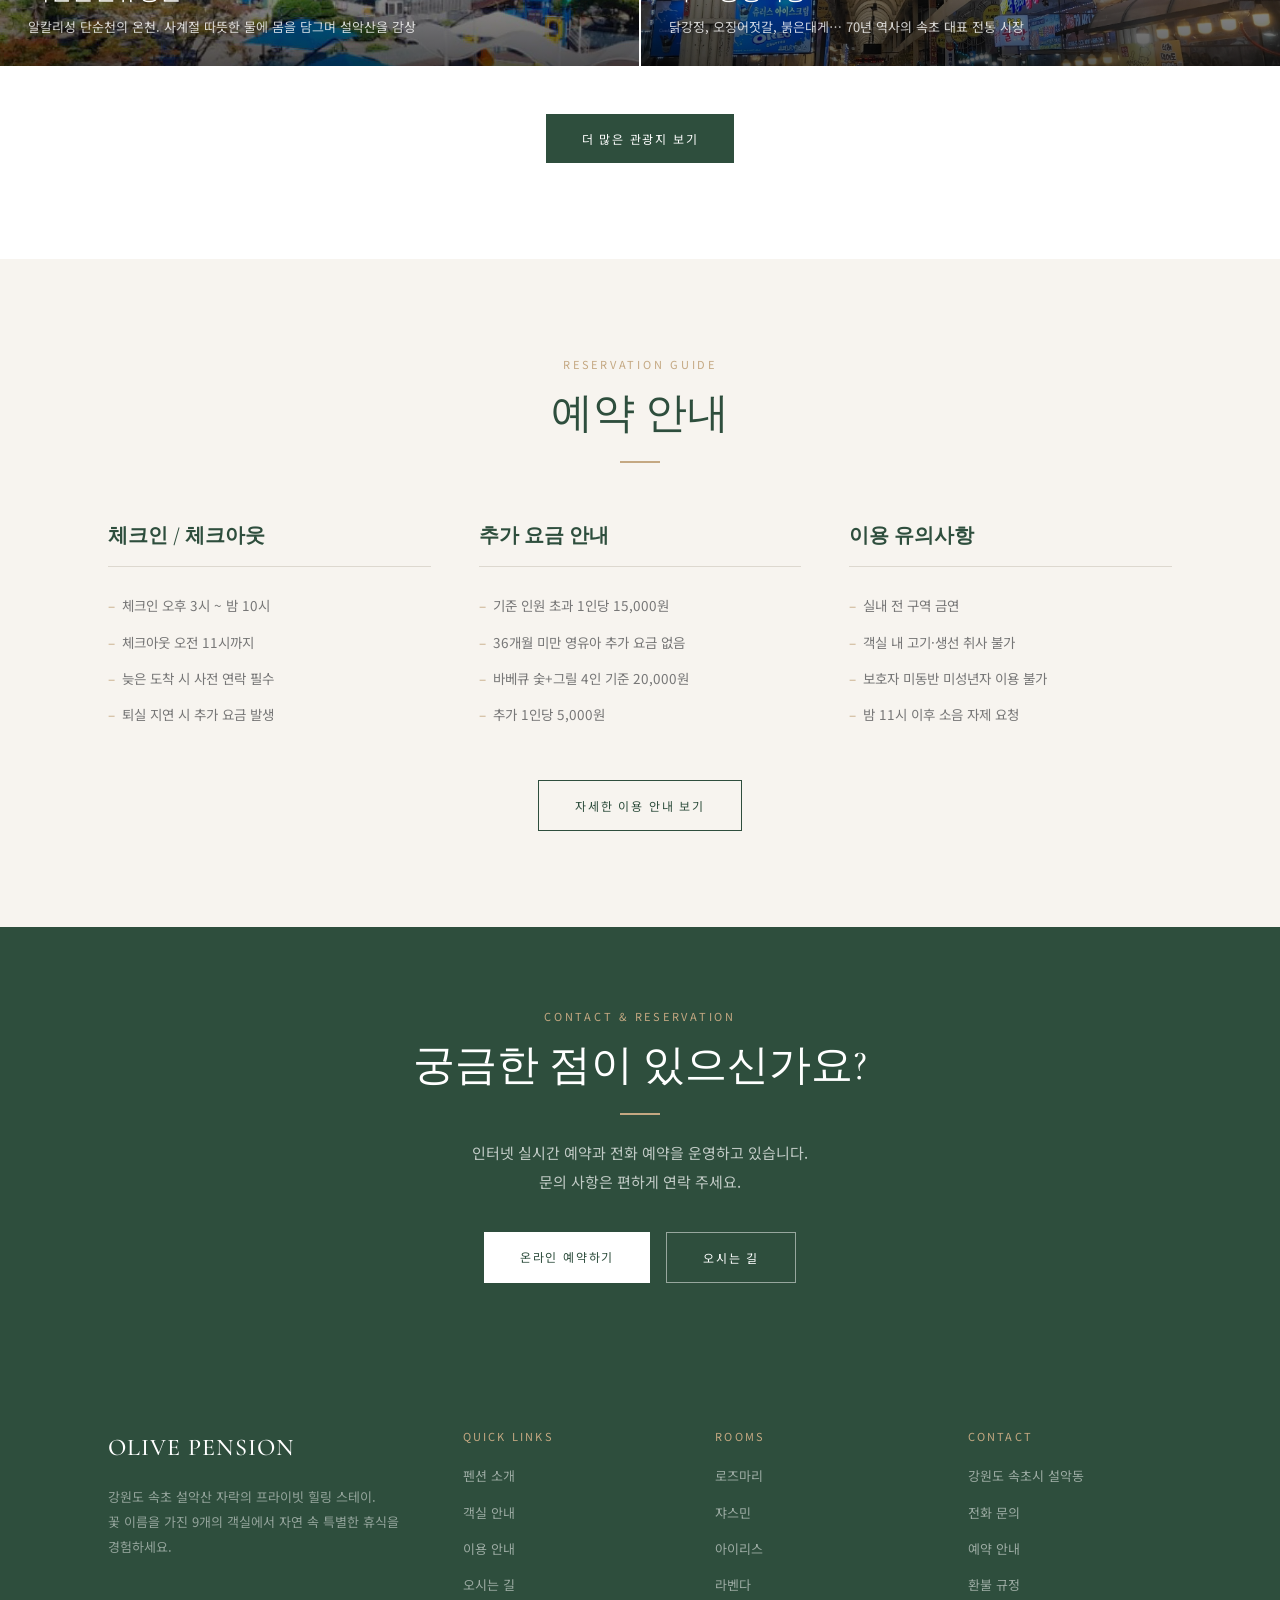
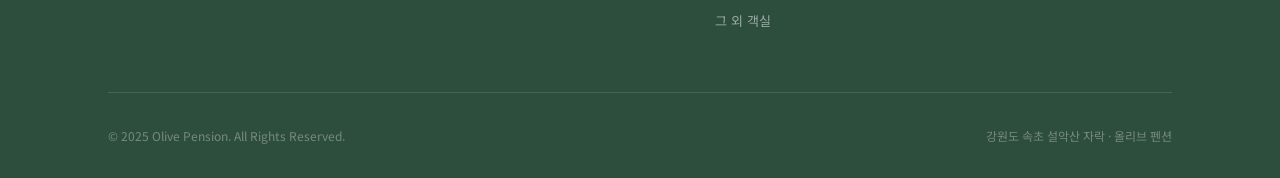
==== commit 74798afe: "🖼️ 관광지 이미지 실제 사진으로 교체 - 메인 페이지 4개 관광지 이미지 교체 (설악산, 속초해수욕장, 척산온천, 속초중앙시장) - 오시는 길 페이지 9개 관광지 이미지 교체 -" ====
--- a/index.html
+++ b/index.html
@@ -11,7 +11,10 @@
 <!-- ── Navigation ────────────────── -->
 <nav id="navbar" class="transparent">
   <a href="index.html" class="nav-logo">OLIVE PENSION</a>
-  <ul class="nav-links">
+  <button class="hamburger" id="hamburger" aria-label="메뉴 열기">
+    <span></span><span></span><span></span>
+  </button>
+  <ul class="nav-links" id="nav-links">
     <li><a href="index.html" class="active">펜션 소개</a></li>
     <li><a href="rooms.html">객실 안내</a></li>
     <li><a href="info.html">이용 안내</a></li>
@@ -220,7 +223,7 @@
 
   <div class="attract-grid">
     <div class="attract-item">
-      <img class="attract-img" src="images/exterior4.jpg" alt="설악산 국립공원">
+      <img class="attract-img" src="images/attr_seoraksan.jpg" alt="설악산 국립공원">
       <div class="attract-overlay">
         <div class="attract-info">
           <p class="attract-dist">차로 약 30분 · 20km</p>
@@ -230,7 +233,7 @@
       </div>
     </div>
     <div class="attract-item">
-      <img class="attract-img" src="images/exterior5.jpg" alt="속초해수욕장">
+      <img class="attract-img" src="images/attr_beach.jpg" alt="속초해수욕장">
       <div class="attract-overlay">
         <div class="attract-info">
           <p class="attract-dist">차로 약 12분 · 6.5km</p>
@@ -240,7 +243,7 @@
       </div>
     </div>
     <div class="attract-item">
-      <img class="attract-img" src="images/lavender2.jpg" alt="척산온천">
+      <img class="attract-img" src="images/attr_cheoksan.jpg" alt="척산온천">
       <div class="attract-overlay">
         <div class="attract-info">
           <p class="attract-dist">차로 약 2분 · 1.4km</p>
@@ -250,7 +253,7 @@
       </div>
     </div>
     <div class="attract-item">
-      <img class="attract-img" src="images/forsythia2.jpg" alt="속초 중앙시장">
+      <img class="attract-img" src="images/attr_market.jpg" alt="속초 중앙시장">
       <div class="attract-overlay">
         <div class="attract-info">
           <p class="attract-dist">차로 약 16분 · 8.1km</p>
@@ -371,6 +374,21 @@
 </footer>
 
 <script>
+  // 햄버거 메뉴
+  const hamburger = document.getElementById('hamburger');
+  const navLinks  = document.getElementById('nav-links');
+  hamburger.addEventListener('click', () => {
+    hamburger.classList.toggle('open');
+    navLinks.classList.toggle('open');
+  });
+  document.addEventListener('click', e => {
+    if (!hamburger.contains(e.target) && !navLinks.contains(e.target)) {
+      hamburger.classList.remove('open');
+      navLinks.classList.remove('open');
+    }
+  });
+
+  // 스크롤 네비게이션
   const nav = document.getElementById('navbar');
   window.addEventListener('scroll', () => {
     if (window.scrollY > 60) {
--- a/style.css
+++ b/style.css
@@ -619,6 +619,105 @@
 }
 .refund-table tr:nth-child(even) td { background: var(--bg-alt); }
 
+/* ── Hamburger Menu ───────────────────── */
+.hamburger {
+  display: none;
+  flex-direction: column;
+  justify-content: center;
+  gap: 5px;
+  cursor: pointer;
+  background: transparent;
+  border: none;
+  padding: 6px;
+  z-index: 1100;
+}
+.hamburger span {
+  display: block;
+  width: 24px;
+  height: 2px;
+  background: var(--white);
+  border-radius: 2px;
+  transition: transform .3s, opacity .3s;
+}
+nav.scrolled .hamburger span { background: var(--text); }
+.hamburger.open span:nth-child(1) { transform: translateY(7px) rotate(45deg); }
+.hamburger.open span:nth-child(2) { opacity: 0; transform: scaleX(0); }
+.hamburger.open span:nth-child(3) { transform: translateY(-7px) rotate(-45deg); }
+
+/* ── Image Slider ─────────────────────── */
+.room-slider {
+  position: relative;
+  overflow: hidden;
+  background: #111;
+}
+.slider-track {
+  display: flex;
+  transition: transform .4s cubic-bezier(.4,0,.2,1);
+  will-change: transform;
+}
+.slider-track img {
+  min-width: 100%;
+  width: 100%;
+  aspect-ratio: 16/9;
+  object-fit: cover;
+  flex-shrink: 0;
+}
+.slider-btn {
+  position: absolute;
+  top: 50%;
+  transform: translateY(-50%);
+  background: rgba(0,0,0,.45);
+  color: var(--white);
+  border: none;
+  width: 44px;
+  height: 44px;
+  border-radius: 50%;
+  cursor: pointer;
+  font-size: 18px;
+  z-index: 10;
+  transition: background .2s;
+  display: flex;
+  align-items: center;
+  justify-content: center;
+  line-height: 1;
+}
+.slider-btn:hover { background: rgba(0,0,0,.75); }
+.slider-prev { left: 14px; }
+.slider-next { right: 14px; }
+.slider-count {
+  position: absolute;
+  bottom: 14px;
+  right: 16px;
+  background: rgba(0,0,0,.5);
+  color: var(--white);
+  font-size: 12px;
+  letter-spacing: .08em;
+  padding: 4px 12px;
+  border-radius: 20px;
+}
+.slider-dots {
+  position: absolute;
+  bottom: 14px;
+  left: 50%;
+  transform: translateX(-50%);
+  display: flex;
+  gap: 6px;
+}
+.slider-dot {
+  width: 6px;
+  height: 6px;
+  border-radius: 50%;
+  background: rgba(255,255,255,.45);
+  cursor: pointer;
+  transition: background .2s, transform .2s;
+  border: none;
+  padding: 0;
+}
+.slider-dot.active {
+  background: var(--white);
+  transform: scale(1.3);
+}
+
 /* ── Responsive ───────────────────────── */
 @media (max-width: 1024px) {
   nav { padding: 0 28px; }
@@ -631,12 +730,52 @@
 @media (max-width: 768px) {
   :root { --nav-h: 60px; }
   nav { padding: 0 20px; }
-  .nav-links { display: none; }
   .container { padding: 0 20px; }
   section { padding: 64px 0; }
+
+  /* 햄버거 메뉴 */
+  .hamburger { display: flex; }
+  .nav-links {
+    position: fixed;
+    top: var(--nav-h);
+    left: 0; right: 0;
+    background: var(--white);
+    flex-direction: column;
+    padding: 12px 0 32px;
+    gap: 0;
+    border-top: 1px solid var(--border);
+    box-shadow: 0 12px 32px rgba(0,0,0,.12);
+    display: none;
+    z-index: 999;
+  }
+  .nav-links.open { display: flex; }
+  .nav-links li { padding: 0 32px; }
+  .nav-links a {
+    display: block;
+    padding: 18px 0;
+    color: var(--text) !important;
+    font-size: 16px;
+    letter-spacing: .06em;
+    border-bottom: 1px solid var(--border);
+  }
+  .nav-links li:last-child a { border-bottom: none; }
+  .nav-links a.btn-reserve {
+    display: block;
+    margin: 20px 0 0;
+    padding: 16px;
+    text-align: center;
+    border-bottom: none;
+    border-radius: 2px;
+    background: var(--accent);
+    color: var(--white) !important;
+    font-size: 14px;
+    letter-spacing: .12em;
+  }
+
   .about-grid,
   .contact-grid,
   .room-detail { grid-template-columns: 1fr; gap: 36px; }
+  .room-detail.reverse { direction: ltr; }
   .about-img-accent { display: none; }
   .rooms-grid { grid-template-columns: 1fr; }
   .features-grid { grid-template-columns: 1fr 1fr; gap: 28px; }
@@ -645,4 +784,5 @@
   .footer-inner { grid-template-columns: 1fr; }
   .footer-bottom { flex-direction: column; gap: 8px; text-align: center; }
   .hero-title { font-size: 38px; }
-}
+  .slider-btn { width: 36px; height: 36px; font-size: 15px; }
+}
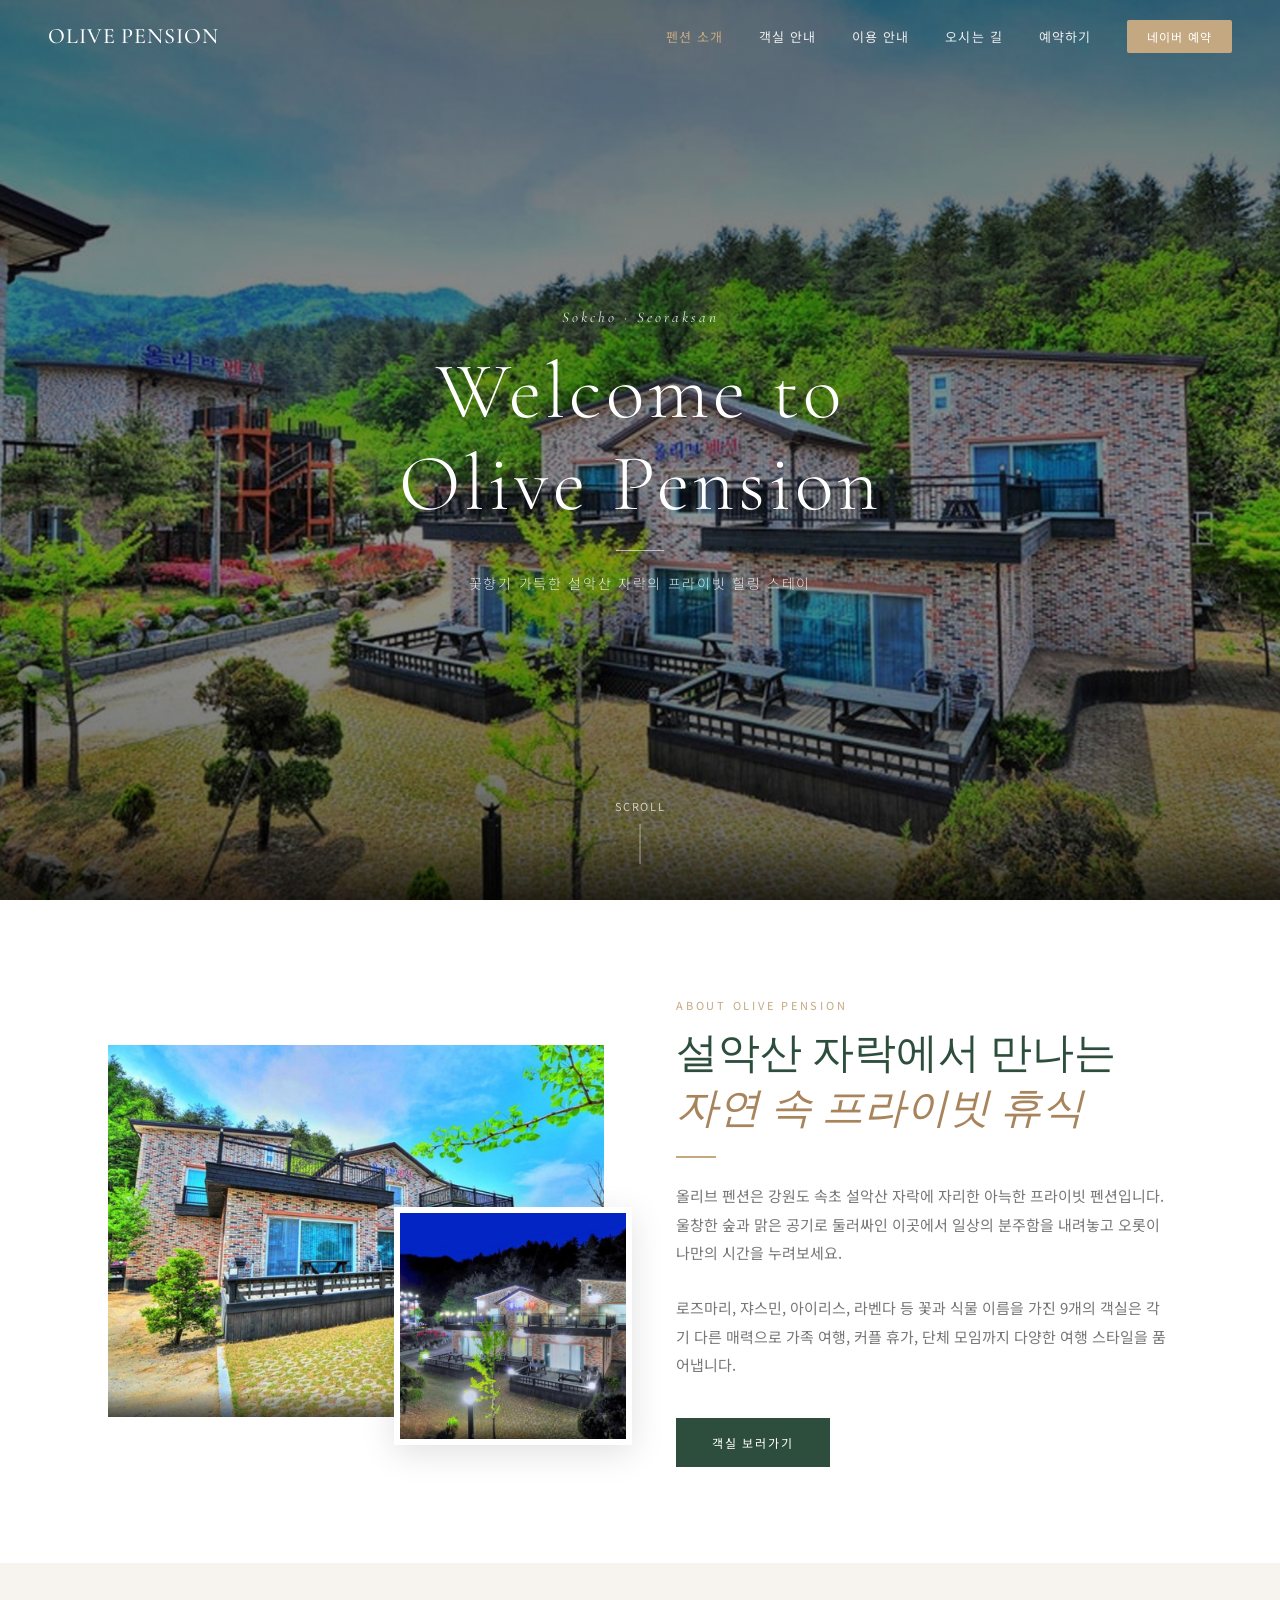
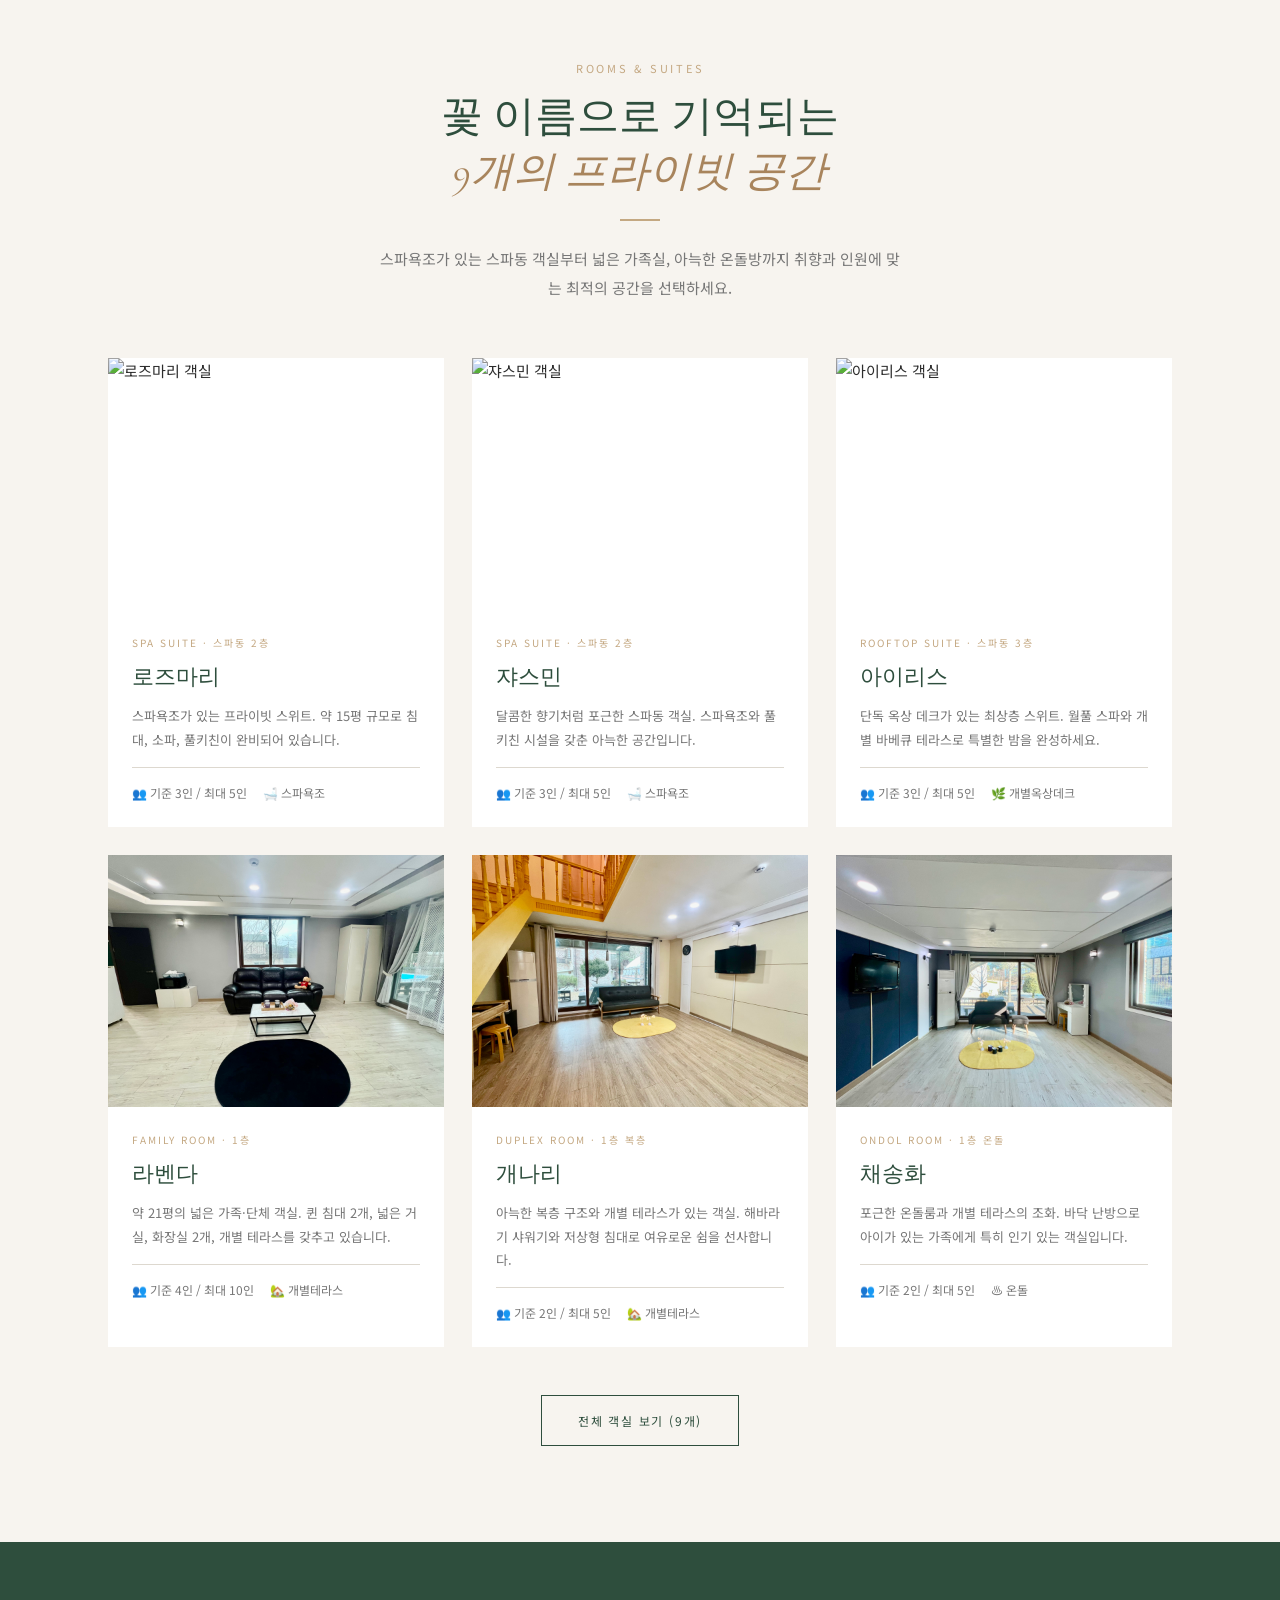
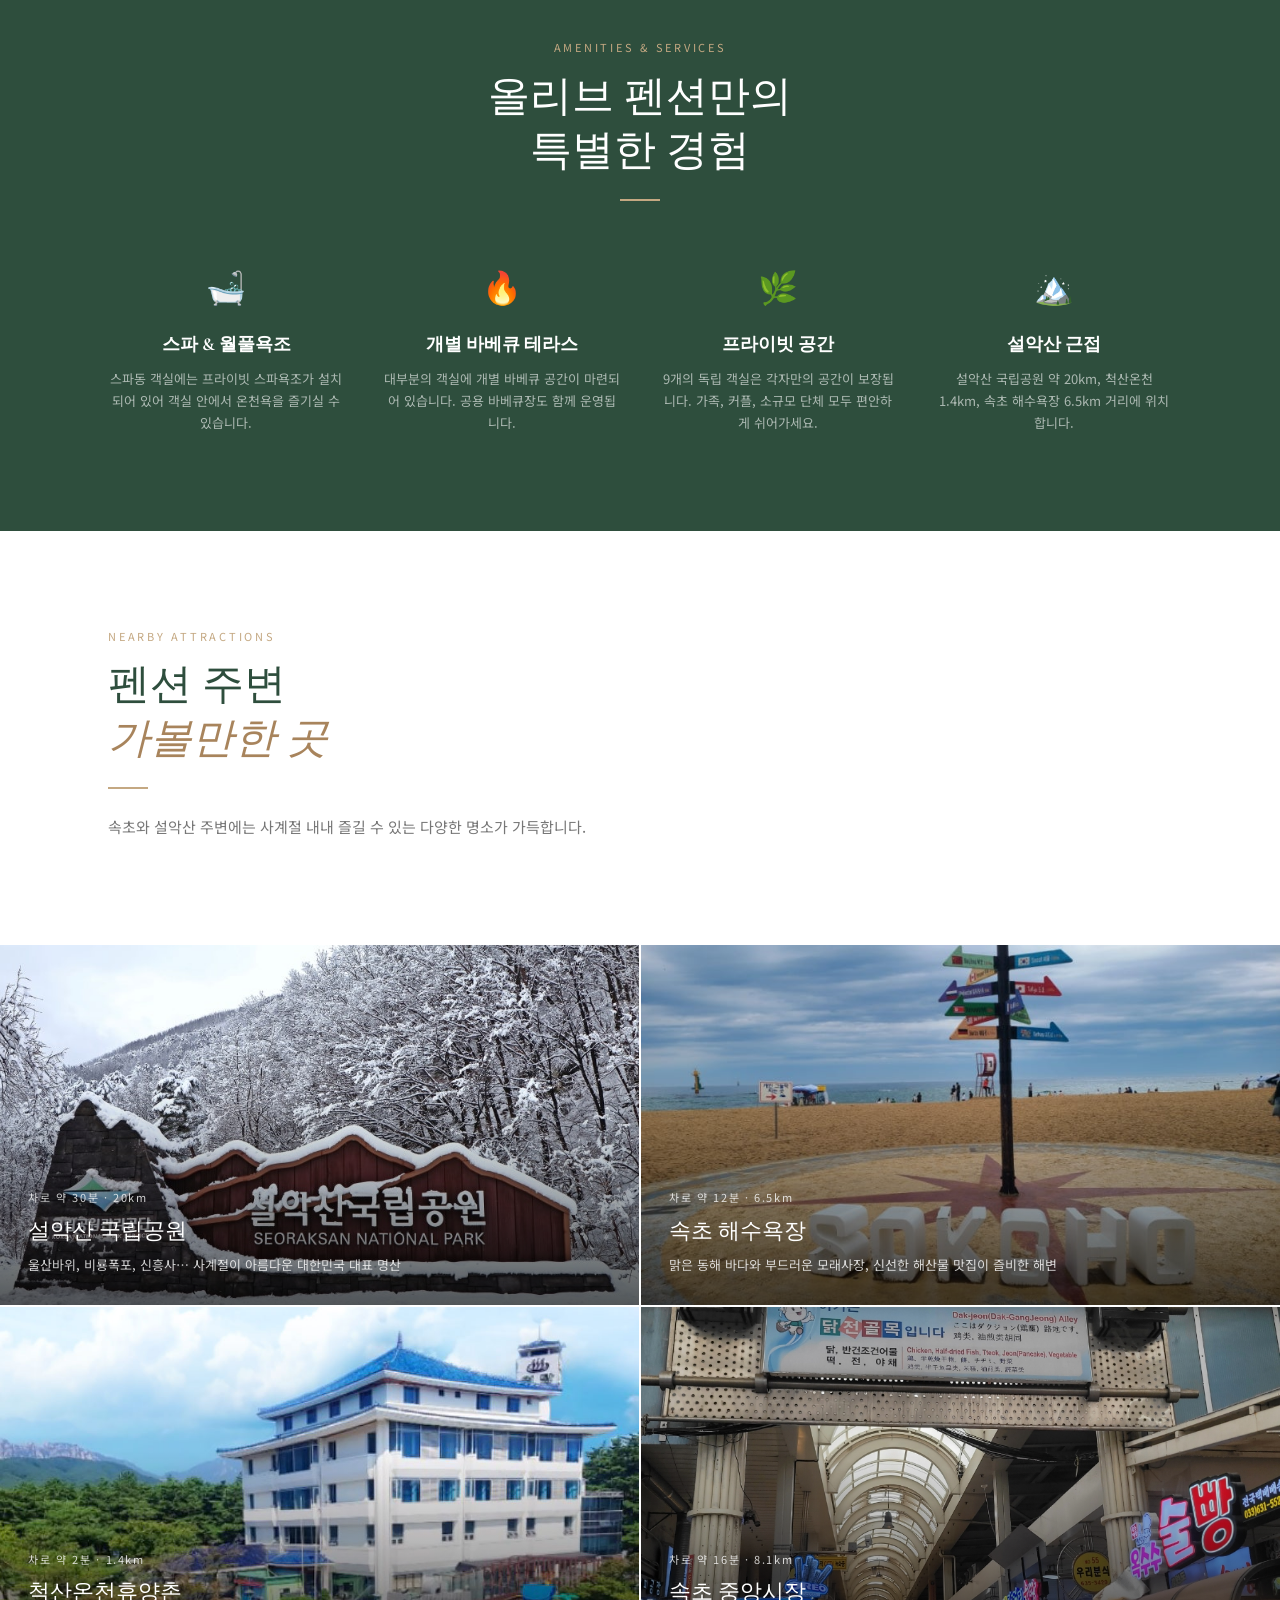
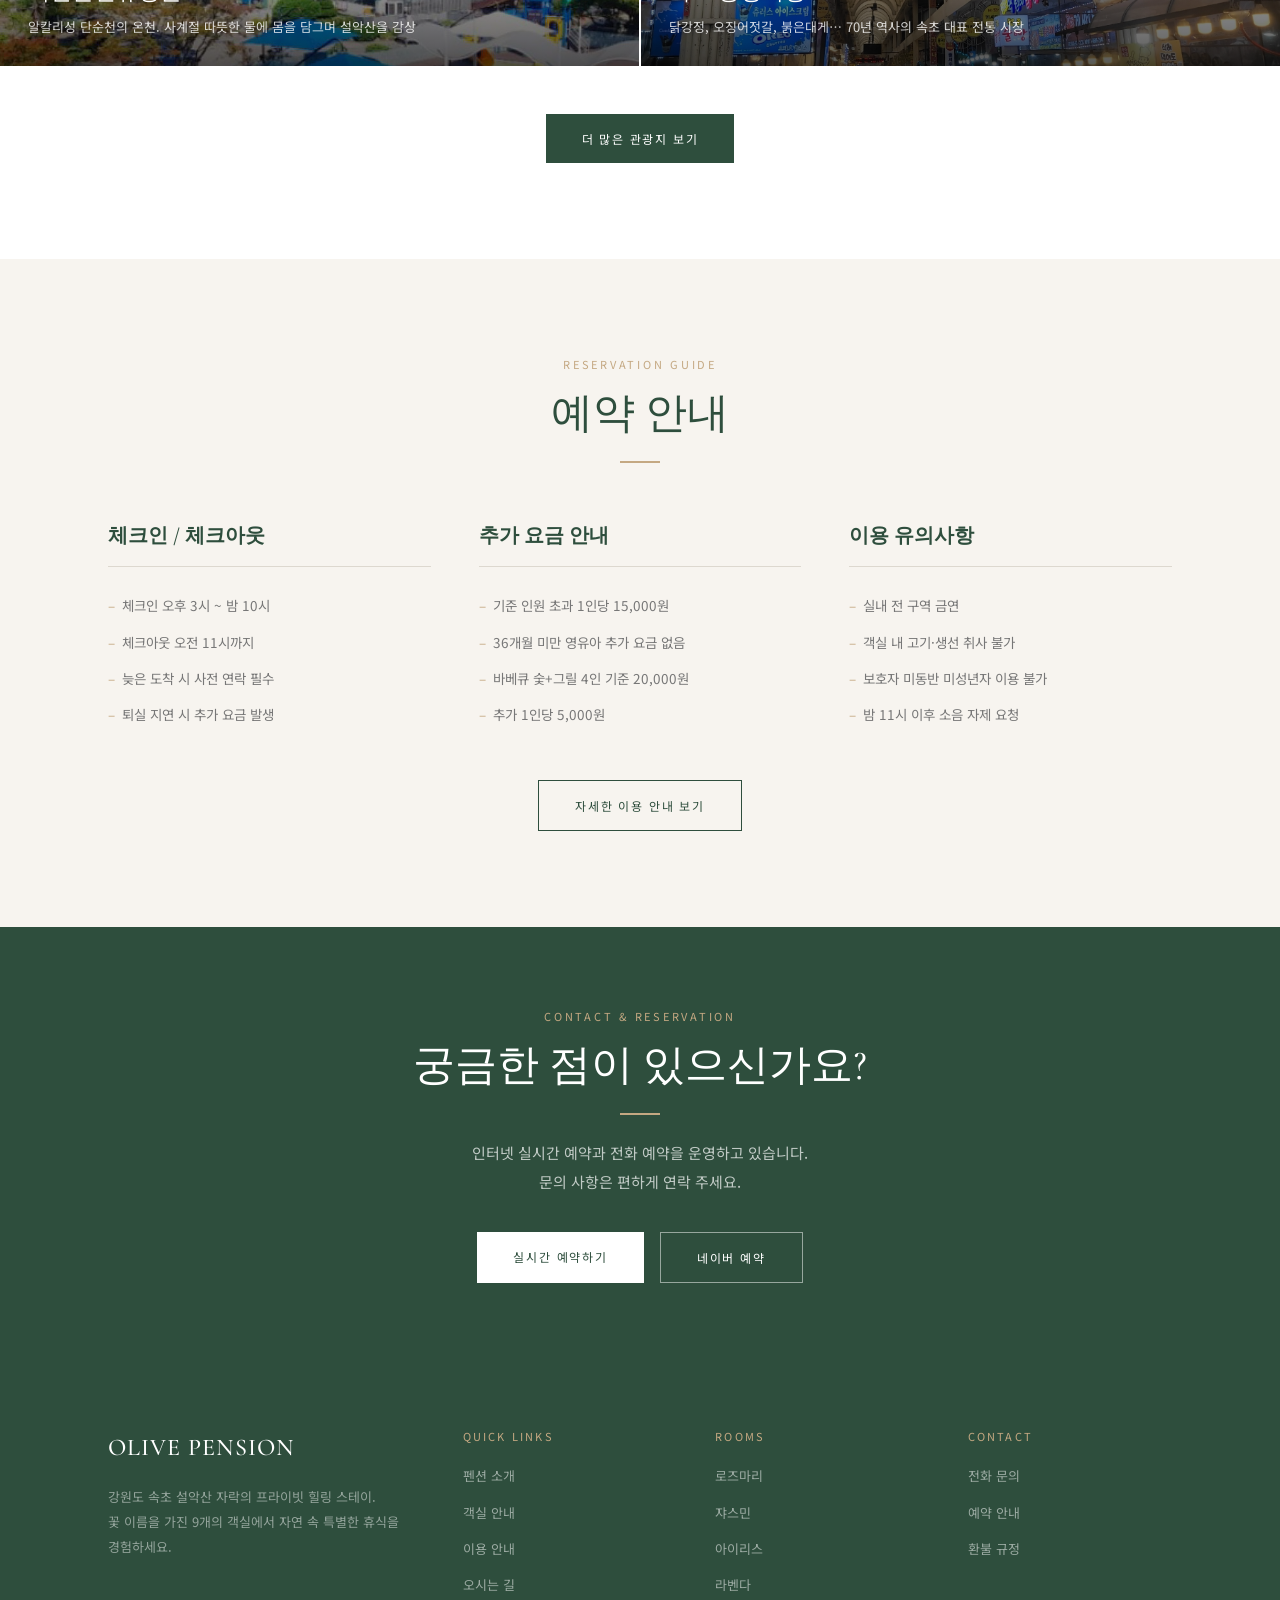
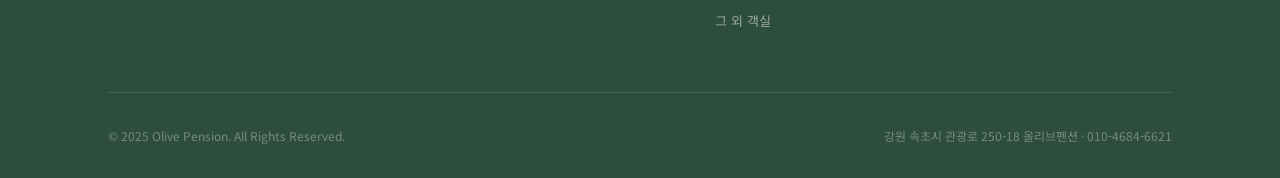
==== commit b1a47242: "feat: 전체 페이지 업데이트 - 예약/네이버예약 버튼, 푸터 통일, 이용안내 내용 보강, 예약하기 페이지 신규 추가" ====
--- a/index.html
+++ b/index.html
@@ -19,7 +19,8 @@
     <li><a href="rooms.html">객실 안내</a></li>
     <li><a href="info.html">이용 안내</a></li>
     <li><a href="contact.html">오시는 길</a></li>
-    <li><a href="info.html#reservation" class="btn-reserve">예약하기</a></li>
+    <li><a href="reservation.html">예약하기</a></li>
+    <li><a href="https://map.naver.com/p/entry/place/2009569112?lng=128.5402179&lat=38.1828524&placePath=/room?from=map&fromPanelNum=1&additionalHeight=76&timestamp=202605282023&locale=ko&svcName=map_pcv5&businessCategory=pension&searchType=place&c=15.00,0,0,0,dh" class="btn-reserve" target="_blank">네이버 예약</a></li>
   </ul>
 </nav>
 
@@ -323,8 +324,8 @@
       문의 사항은 편하게 연락 주세요.
     </p>
     <div style="display:flex; justify-content:center; gap:16px; flex-wrap:wrap;">
-      <a href="info.html#reservation" class="btn btn-white">온라인 예약하기</a>
-      <a href="contact.html" class="btn btn-outline" style="border-color:rgba(255,255,255,.5); color:var(--white);">오시는 길</a>
+      <a href="reservation.html" class="btn btn-white">실시간 예약하기</a>
+      <a href="https://map.naver.com/p/entry/place/2009569112?lng=128.5402179&lat=38.1828524&placePath=/room?from=map&fromPanelNum=1&additionalHeight=76&timestamp=202605282023&locale=ko&svcName=map_pcv5&businessCategory=pension&searchType=place&c=15.00,0,0,0,dh" class="btn btn-outline" style="border-color:rgba(255,255,255,.5); color:var(--white);" target="_blank">네이버 예약</a>
     </div>
   </div>
 </section>
@@ -359,8 +360,7 @@
       <div class="footer-col">
         <p class="footer-col-title">Contact</p>
         <ul>
-          <li><a href="#">강원도 속초시 설악동</a></li>
-          <li><a href="tel:">전화 문의</a></li>
+          <li><a href="tel:01046846621">전화 문의</a></li>
           <li><a href="info.html">예약 안내</a></li>
           <li><a href="info.html#refund">환불 규정</a></li>
         </ul>
@@ -368,7 +368,7 @@
     </div>
     <div class="footer-bottom">
       <span>© 2025 Olive Pension. All Rights Reserved.</span>
-      <span>강원도 속초 설악산 자락 · 올리브 펜션</span>
+      <span>강원 속초시 관광로 250-18 올리브펜션 · 010-4684-6621</span>
     </div>
   </div>
 </footer>
--- a/style.css
+++ b/style.css
@@ -113,7 +113,7 @@
 .hero-overlay {
   position: absolute;
   inset: 0;
-  background: linear-gradient(to bottom, rgba(0,0,0,.4) 0%, rgba(0,0,0,.2) 60%, rgba(0,0,0,.45) 100%);
+  background: linear-gradient(to bottom, rgba(0,0,0,.55) 0%, rgba(0,0,0,.4) 60%, rgba(0,0,0,.6) 100%);
 }
 .hero-content {
   position: relative;
@@ -521,7 +521,7 @@
 .page-banner-overlay {
   position: absolute;
   inset: 0;
-  background: linear-gradient(to top, rgba(0,0,0,.6) 0%, rgba(0,0,0,.2) 100%);
+  background: linear-gradient(to top, rgba(0,0,0,.72) 0%, rgba(0,0,0,.38) 100%);
 }
 .page-banner-text {
   position: relative;
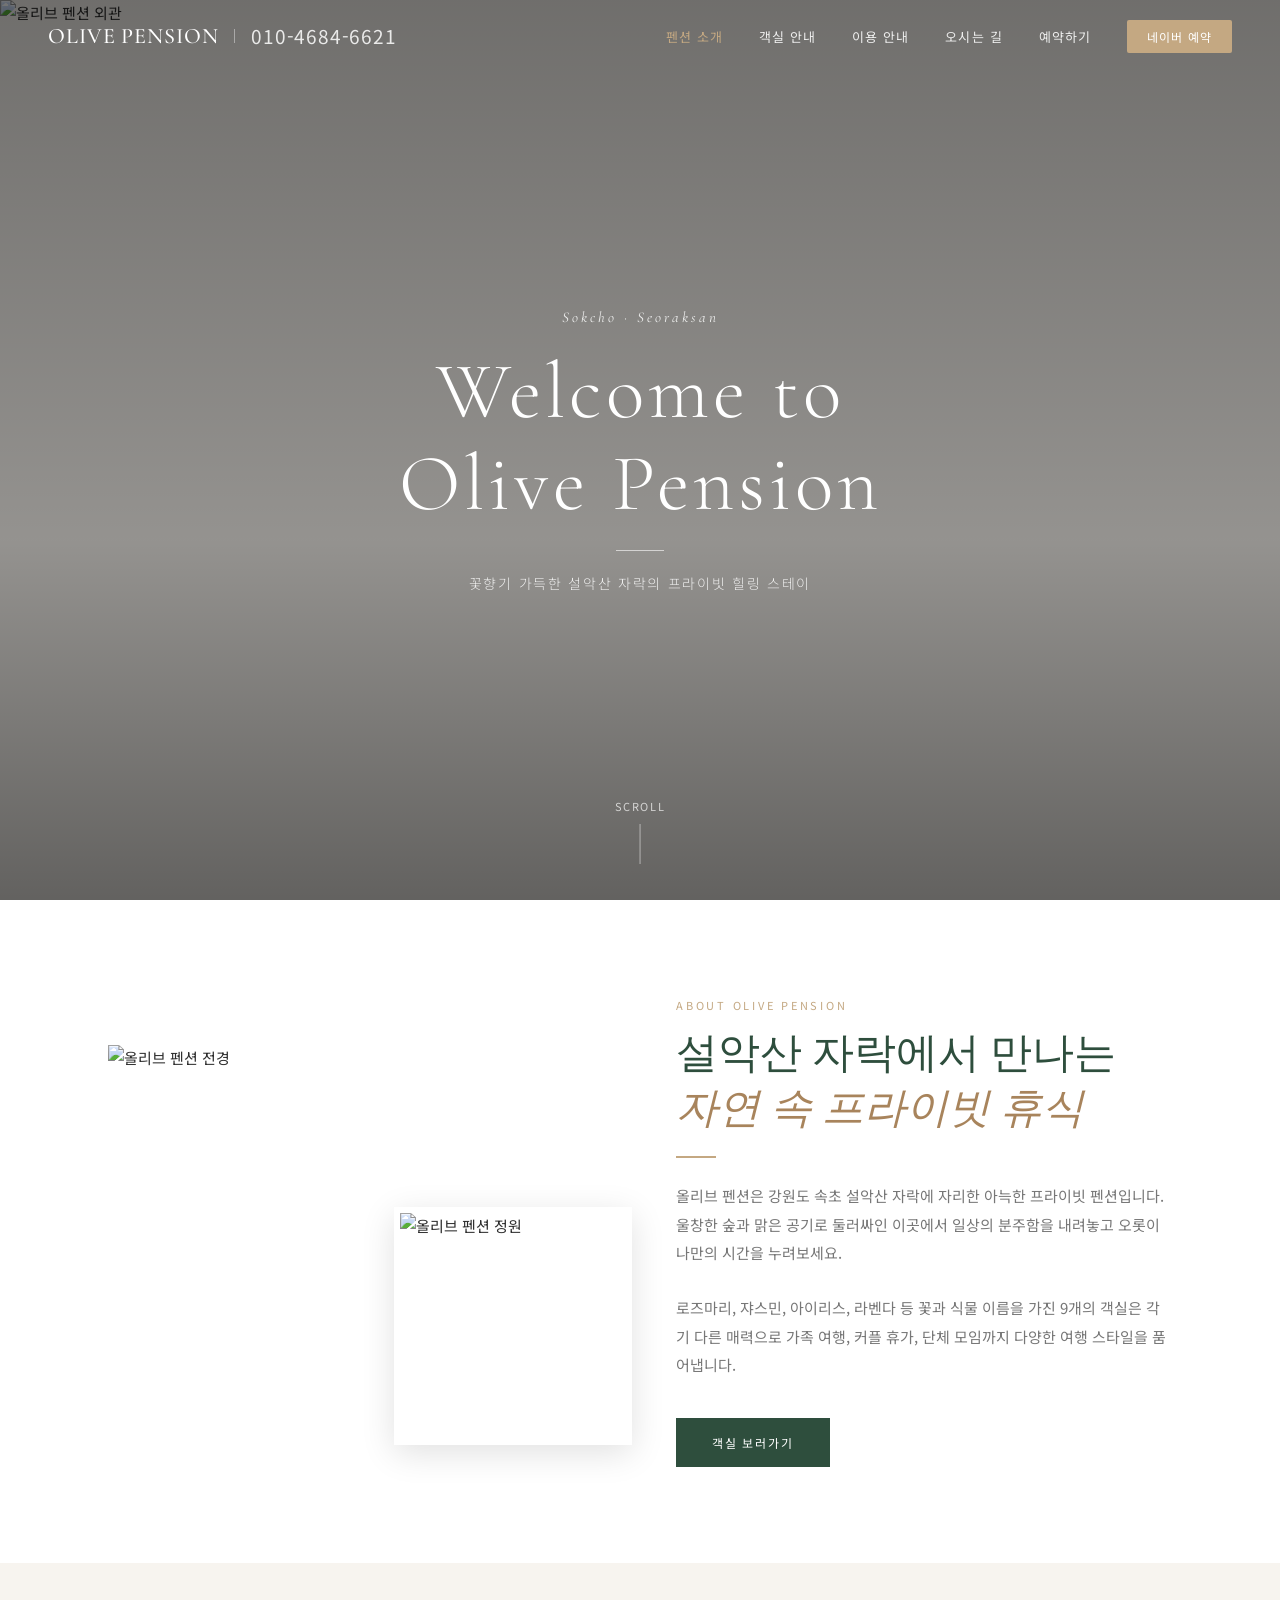
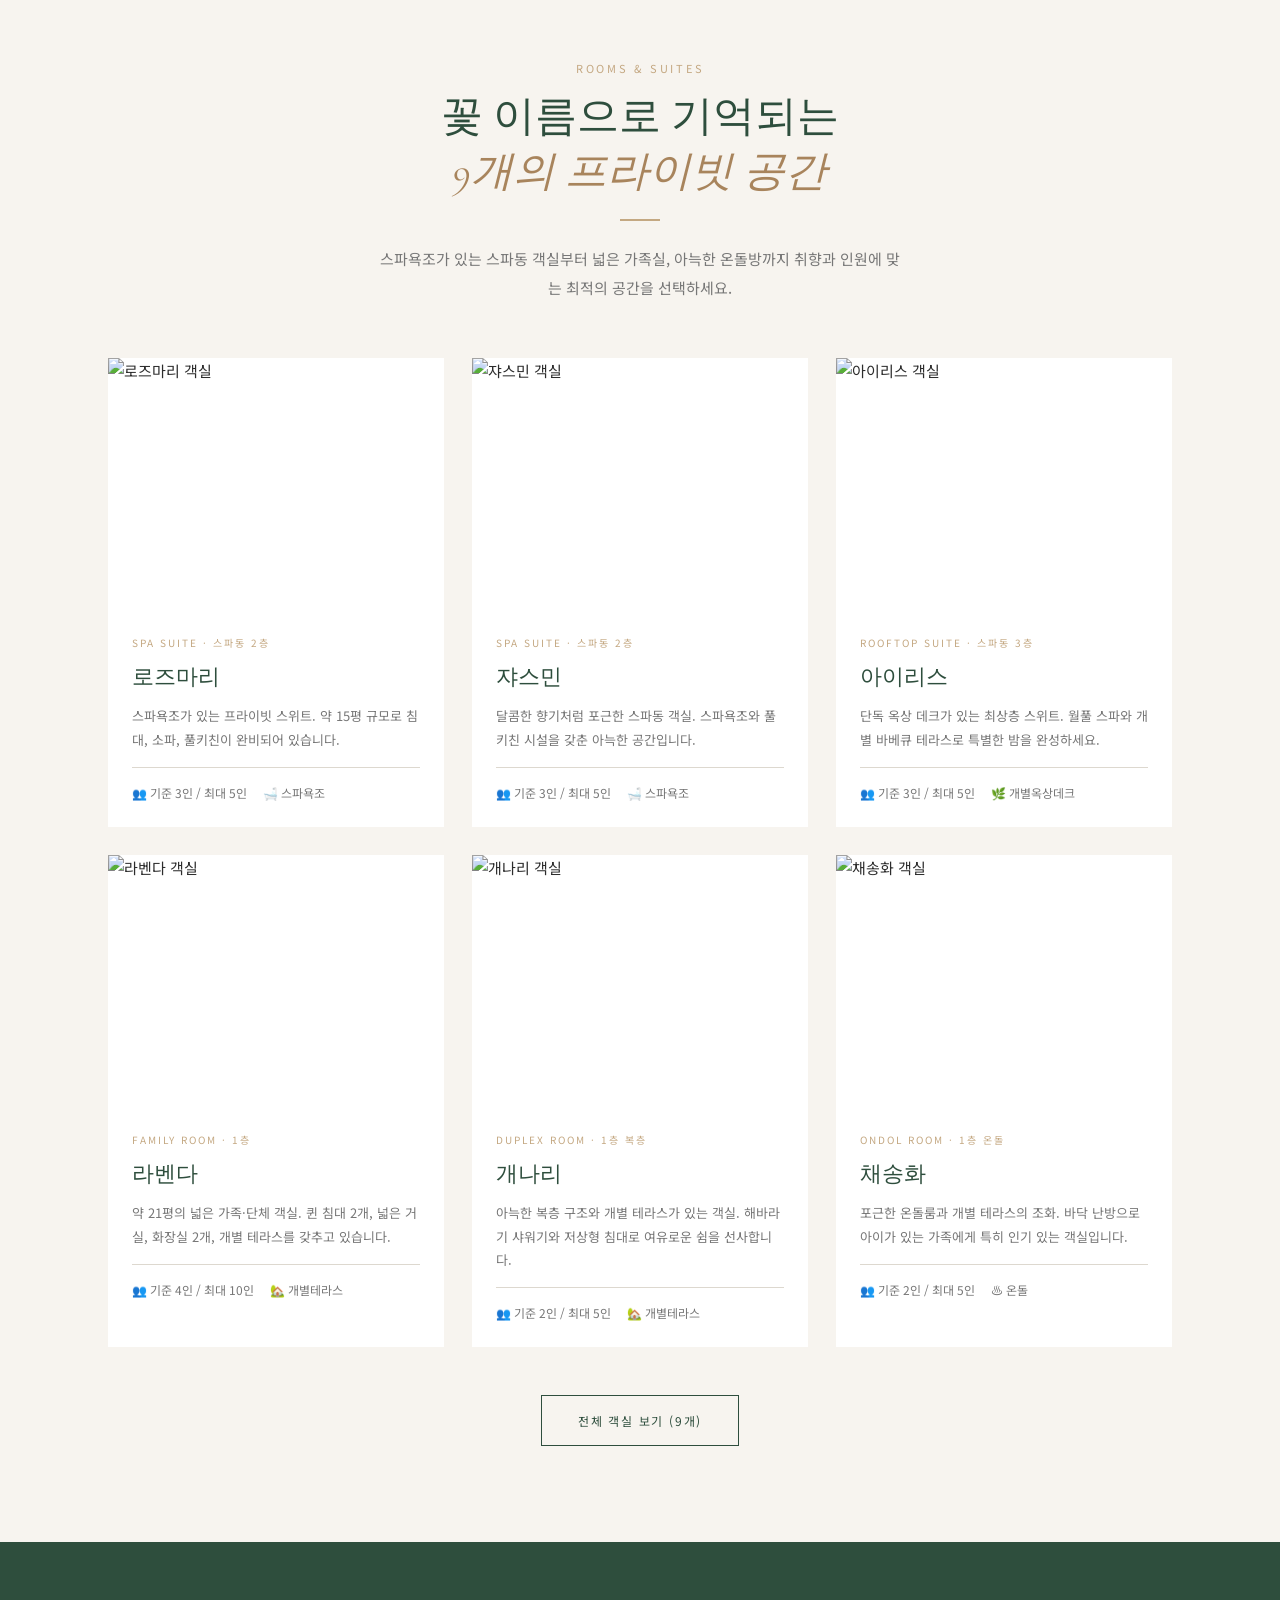
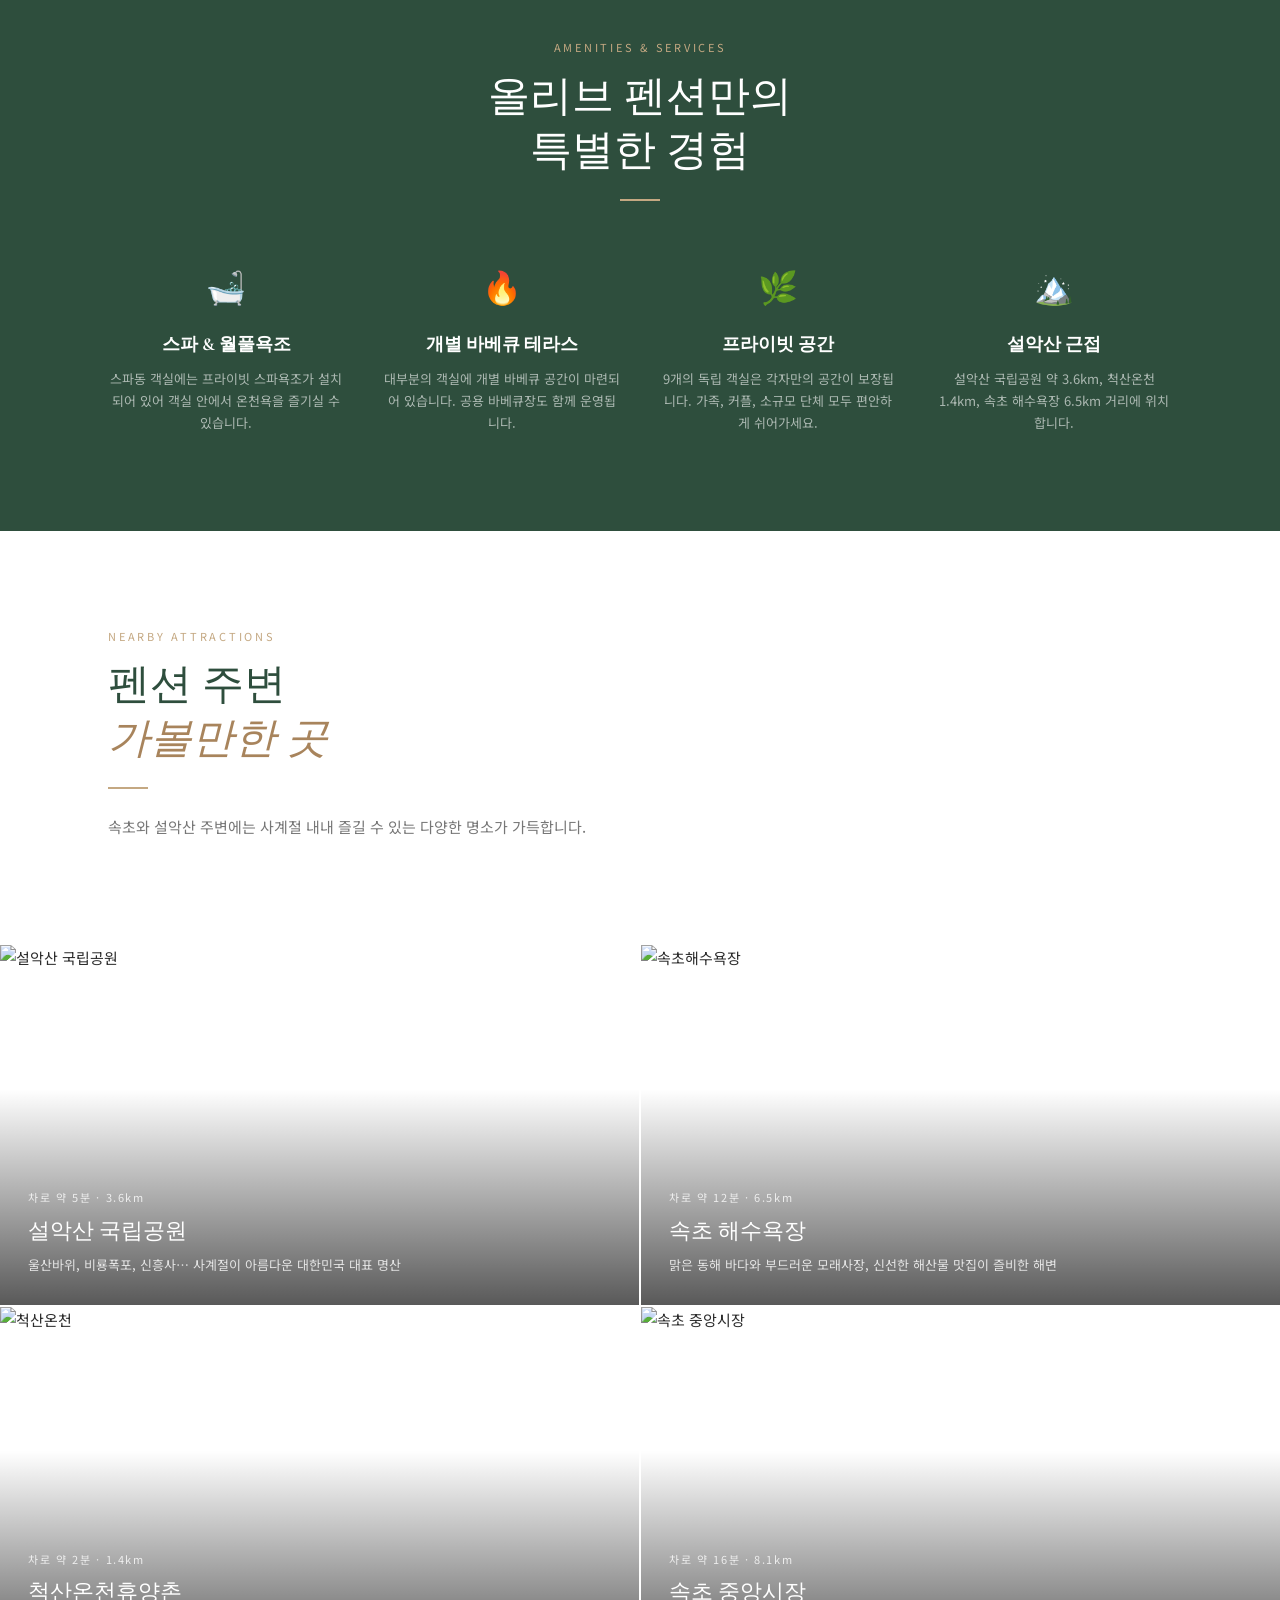
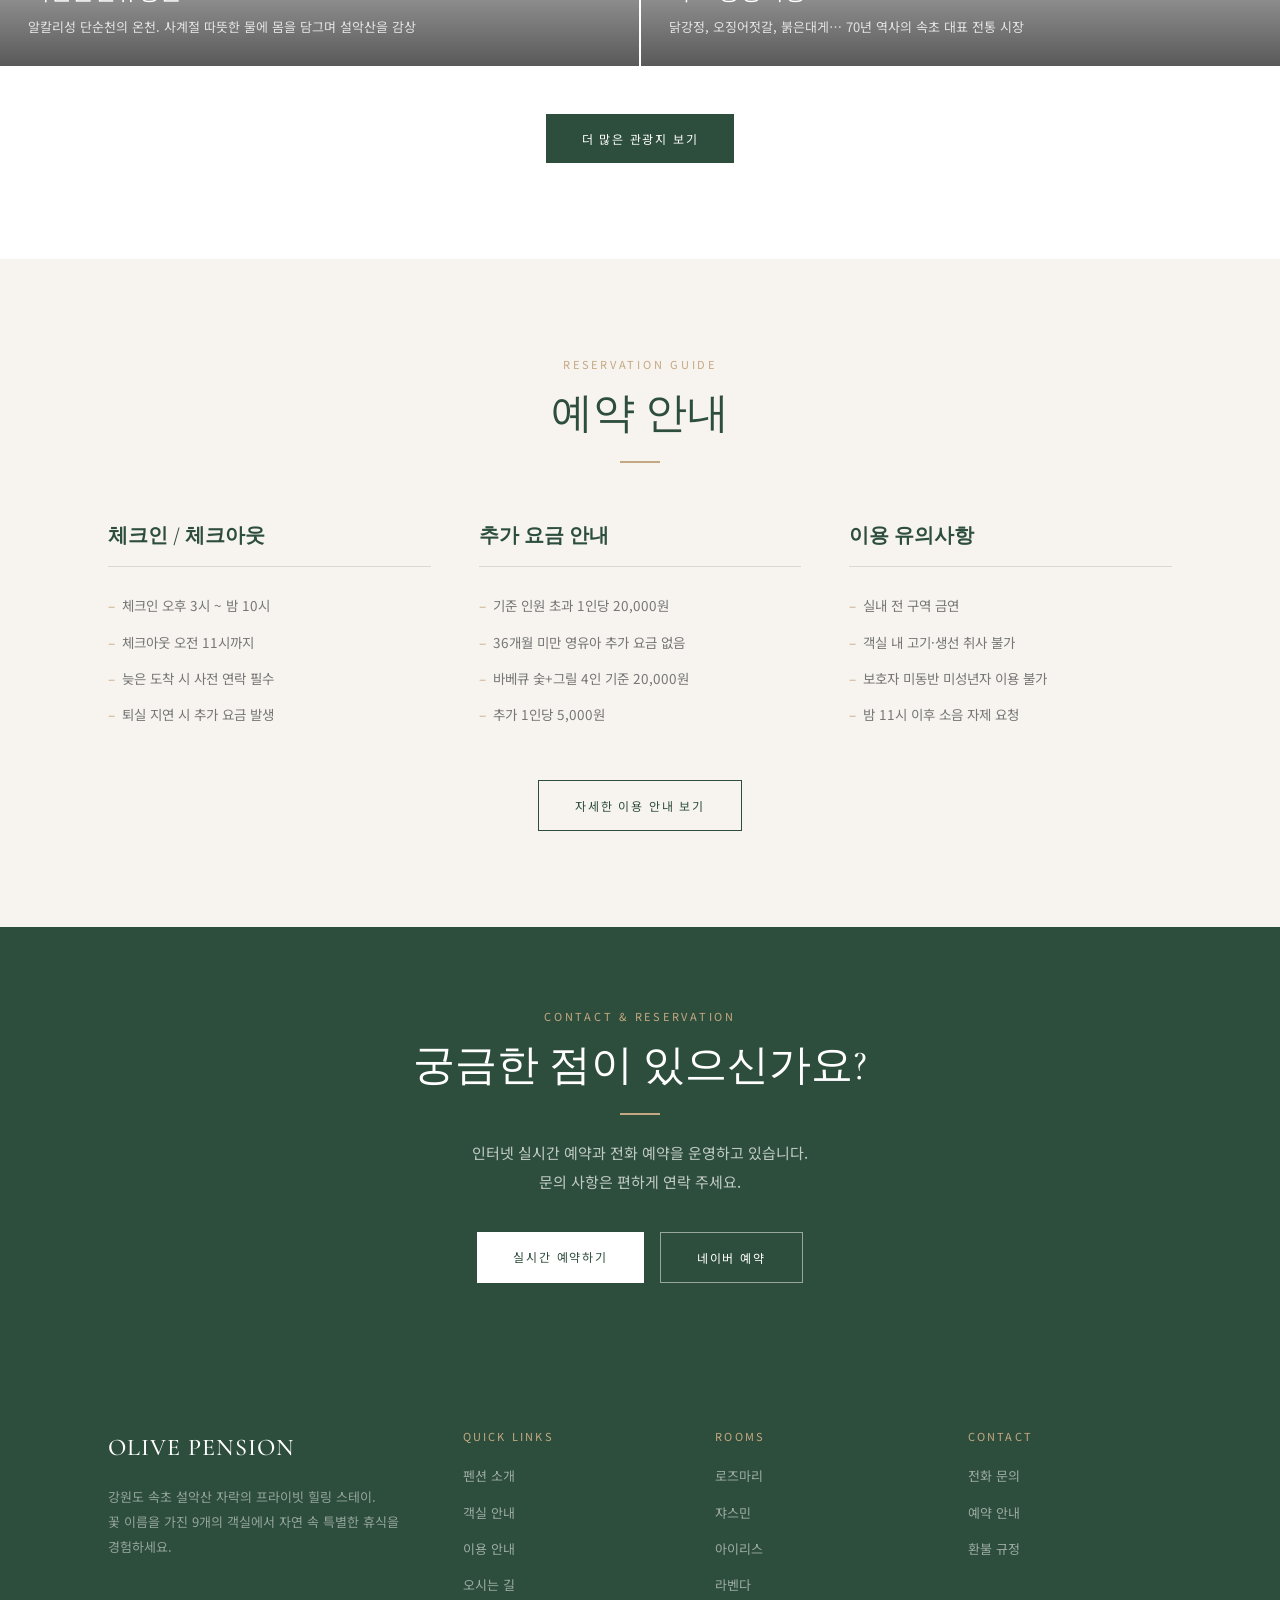
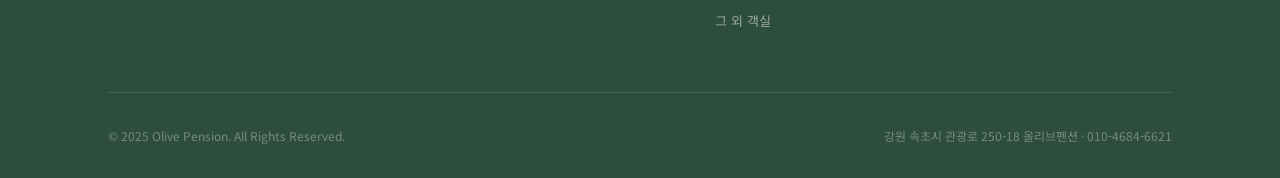
==== commit 5e66acf7: "feat: 헤더 전화번호 추가, 예약 페이지 신규, 추가요금 20000원 수정, 설악산 거리 수정" ====
--- a/index.html
+++ b/index.html
@@ -10,7 +10,11 @@
 
 <!-- ── Navigation ────────────────── -->
 <nav id="navbar" class="transparent">
+  <div class="nav-left">
   <a href="index.html" class="nav-logo">OLIVE PENSION</a>
+  <span class="nav-phone-divider"></span>
+  <a href="tel:01046846621" class="nav-phone">010-4684-6621</a>
+</div>
   <button class="hamburger" id="hamburger" aria-label="메뉴 열기">
     <span></span><span></span><span></span>
   </button>
@@ -207,7 +211,7 @@
       <div class="feature-item">
         <span class="feature-icon">🏔️</span>
         <h3 class="feature-title">설악산 근접</h3>
-        <p class="feature-desc">설악산 국립공원 약 20km, 척산온천 1.4km, 속초 해수욕장 6.5km 거리에 위치합니다.</p>
+        <p class="feature-desc">설악산 국립공원 약 3.6km, 척산온천 1.4km, 속초 해수욕장 6.5km 거리에 위치합니다.</p>
       </div>
     </div>
   </div>
@@ -227,7 +231,7 @@
       <img class="attract-img" src="images/attr_seoraksan.jpg" alt="설악산 국립공원">
       <div class="attract-overlay">
         <div class="attract-info">
-          <p class="attract-dist">차로 약 30분 · 20km</p>
+          <p class="attract-dist">차로 약 5분 · 3.6km</p>
           <h3 class="attract-name">설악산 국립공원</h3>
           <p class="attract-text">울산바위, 비룡폭포, 신흥사… 사계절이 아름다운 대한민국 대표 명산</p>
         </div>
@@ -291,7 +295,7 @@
       <div>
         <h3 class="info-col-title">추가 요금 안내</h3>
         <ul class="info-list">
-          <li>기준 인원 초과 1인당 15,000원</li>
+          <li>기준 인원 초과 1인당 20,000원</li>
           <li>36개월 미만 영유아 추가 요금 없음</li>
           <li>바베큐 숯+그릴 4인 기준 20,000원</li>
           <li>추가 1인당 5,000원</li>
--- a/style.css
+++ b/style.css
@@ -65,6 +65,31 @@
   transition: color .3s;
 }
 nav.scrolled .nav-logo { color: var(--primary); }
+
+.nav-left {
+  display: flex;
+  align-items: center;
+  gap: 0;
+}
+.nav-phone-divider {
+  width: 1px;
+  height: 14px;
+  background: rgba(255,255,255,.4);
+  margin: 0 16px;
+  transition: background .3s;
+}
+nav.scrolled .nav-phone-divider { background: var(--border); }
+.nav-phone {
+  font-size: 19px;
+  font-weight: 400;
+  letter-spacing: .04em;
+  color: rgba(255,255,255,.85);
+  text-decoration: none;
+  transition: color .3s;
+  white-space: nowrap;
+}
+nav.scrolled .nav-phone { color: var(--text-muted); }
+.nav-phone:hover { color: var(--accent) !important; }
 
 .nav-links {
   display: flex;
@@ -735,6 +760,7 @@
 
   /* 햄버거 메뉴 */
   .hamburger { display: flex; }
+  .nav-phone, .nav-phone-divider { display: none; }
   .nav-links {
     position: fixed;
     top: var(--nav-h);
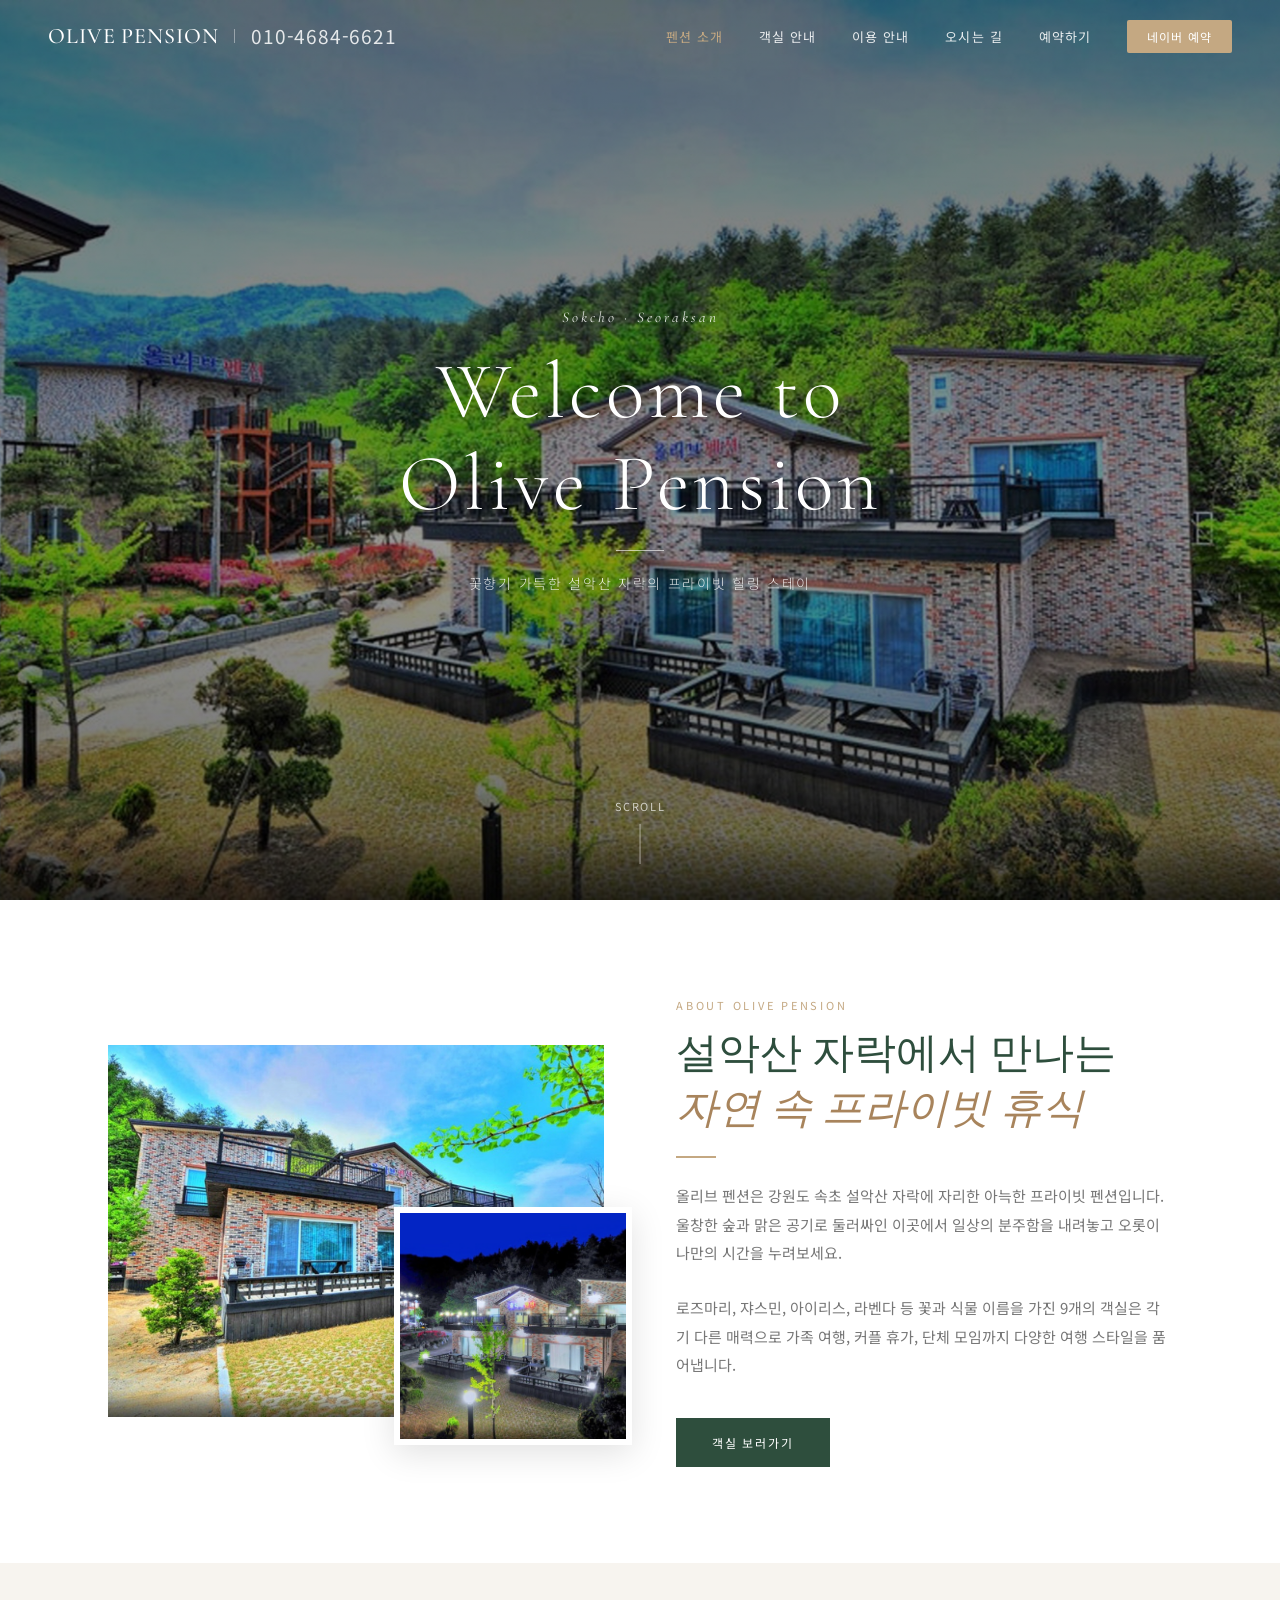
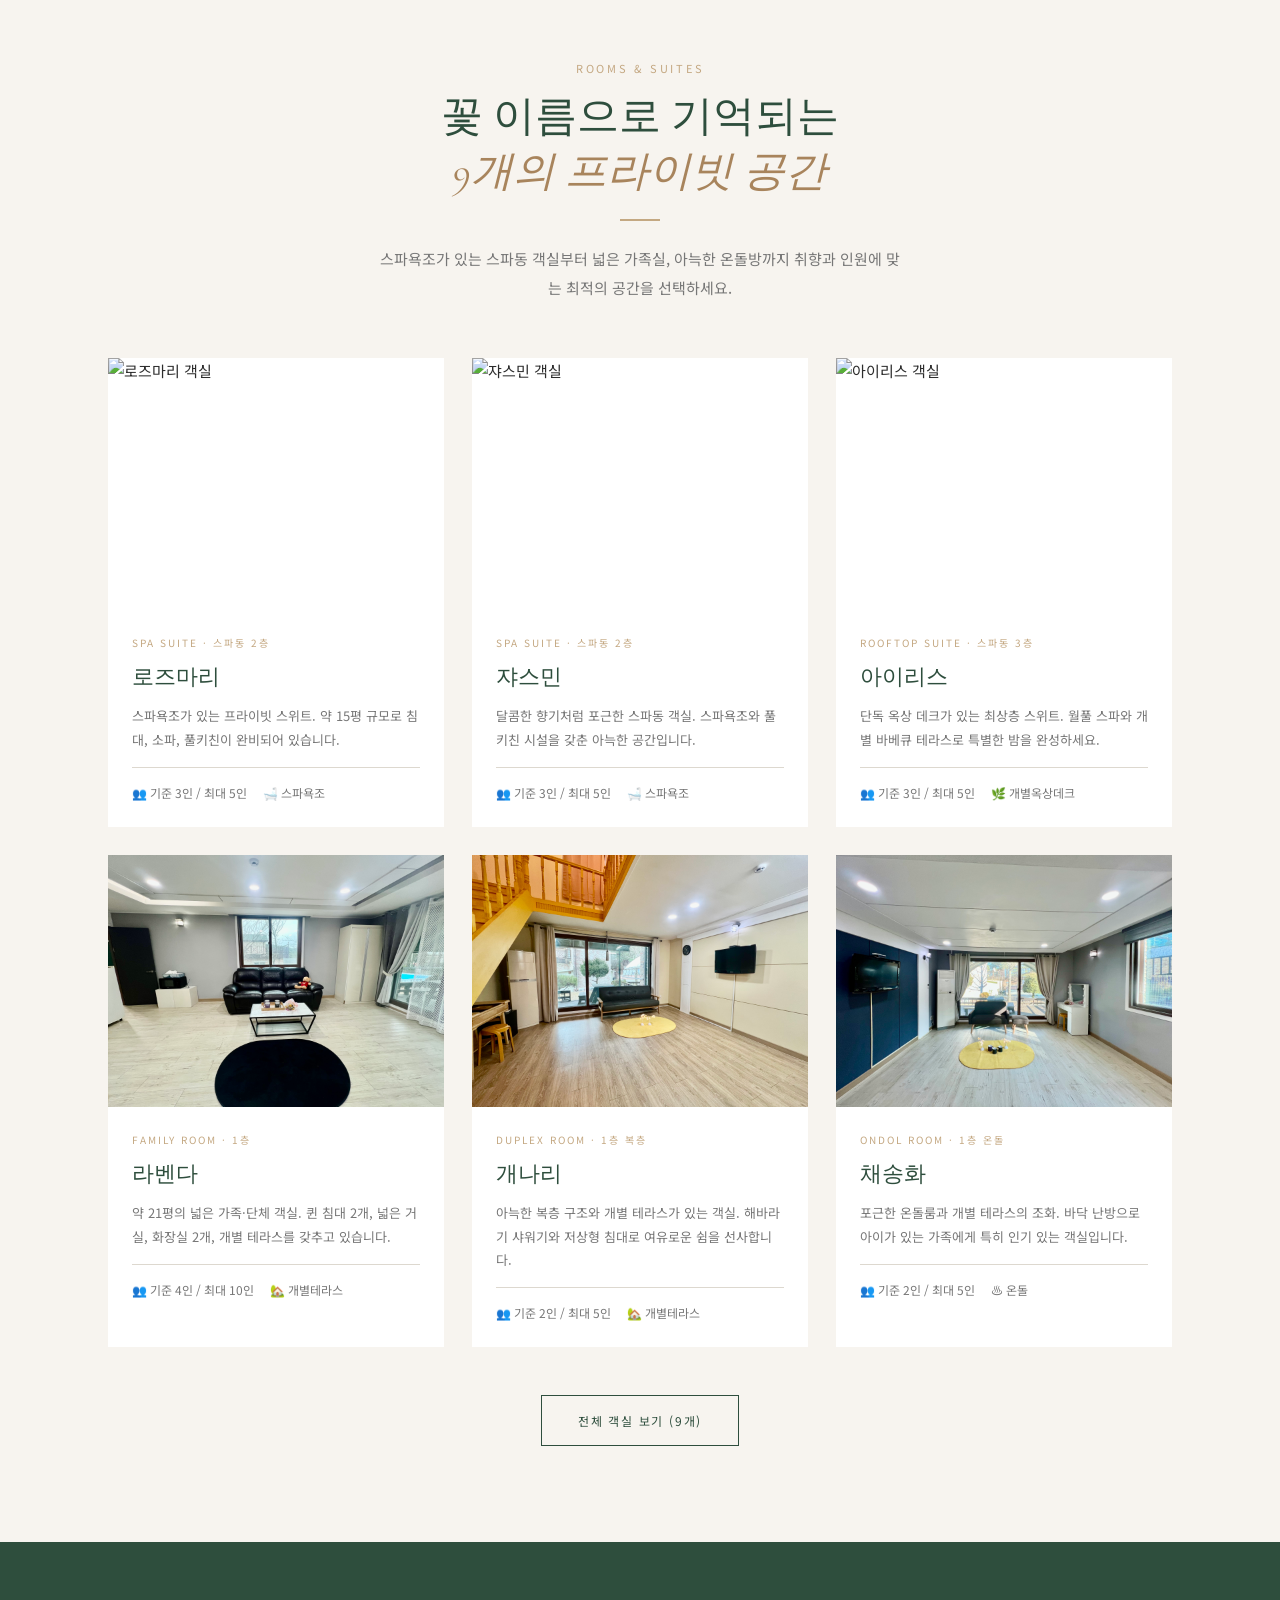
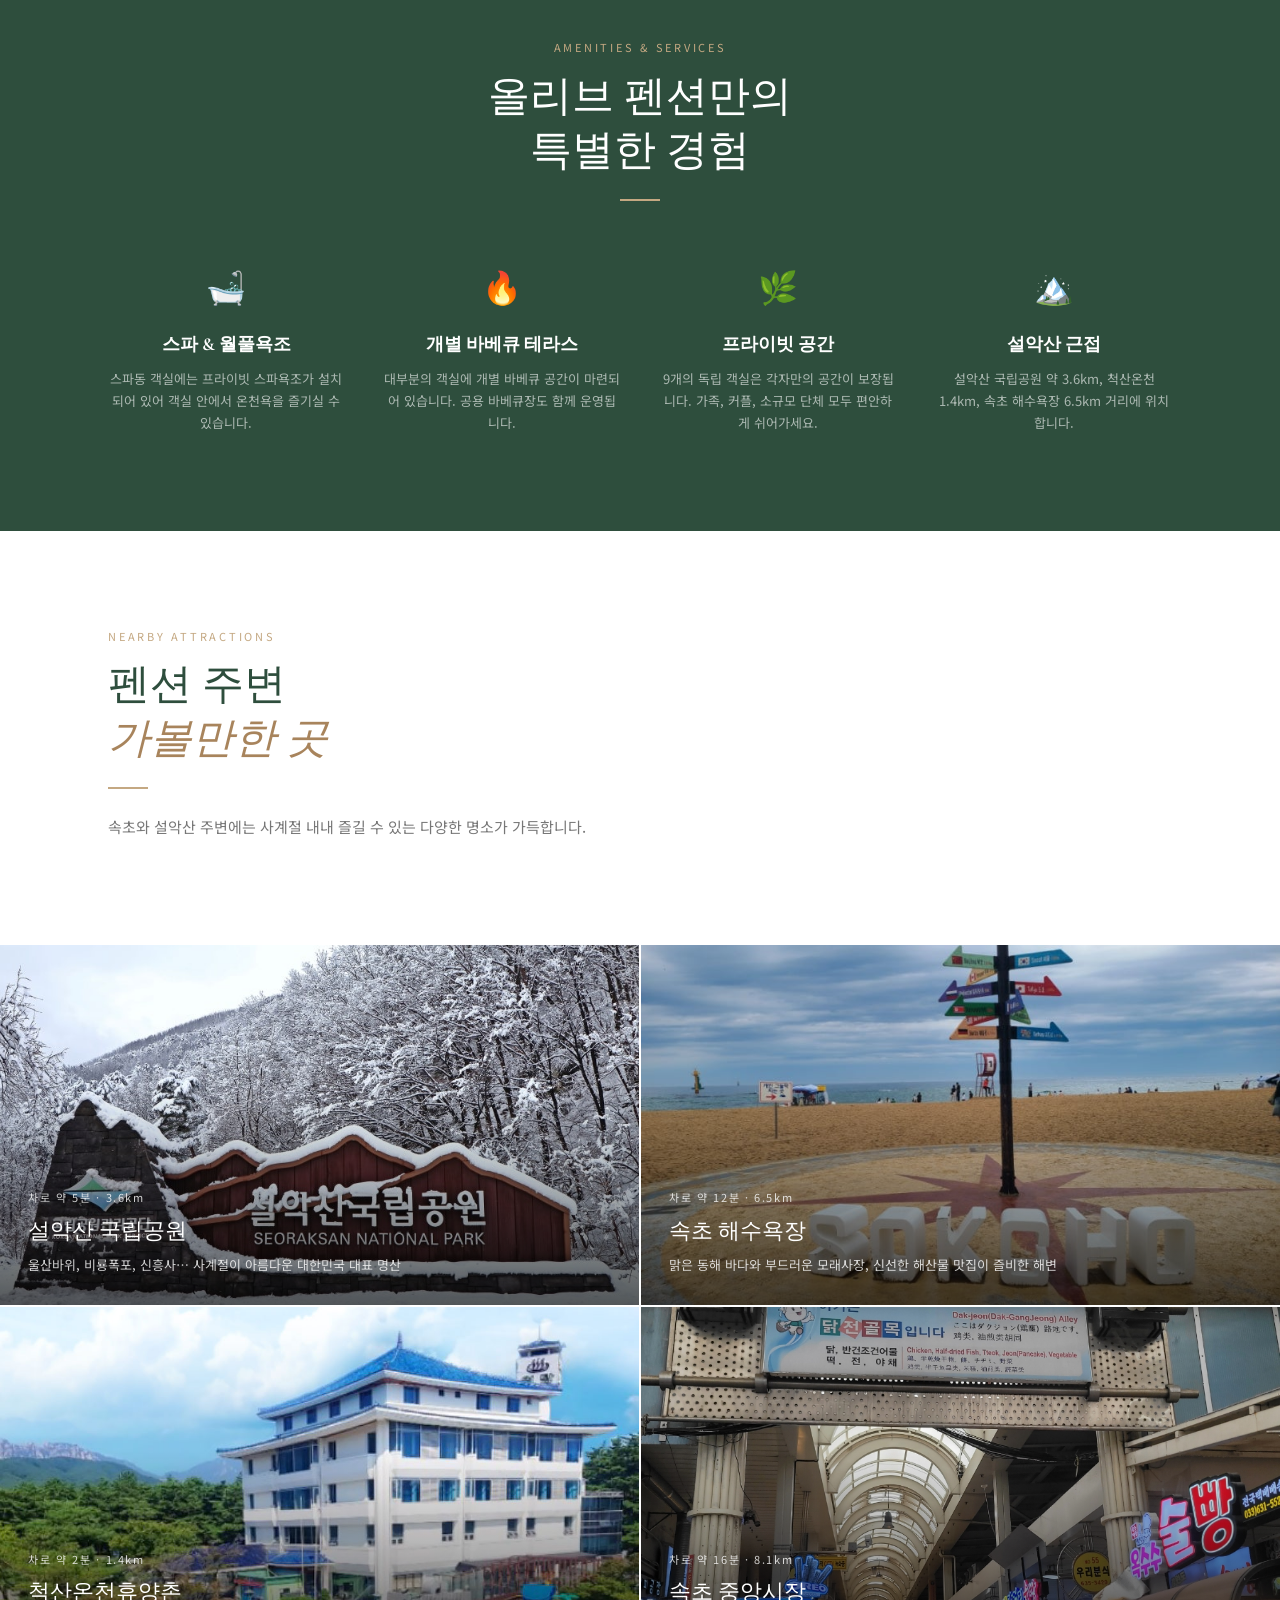
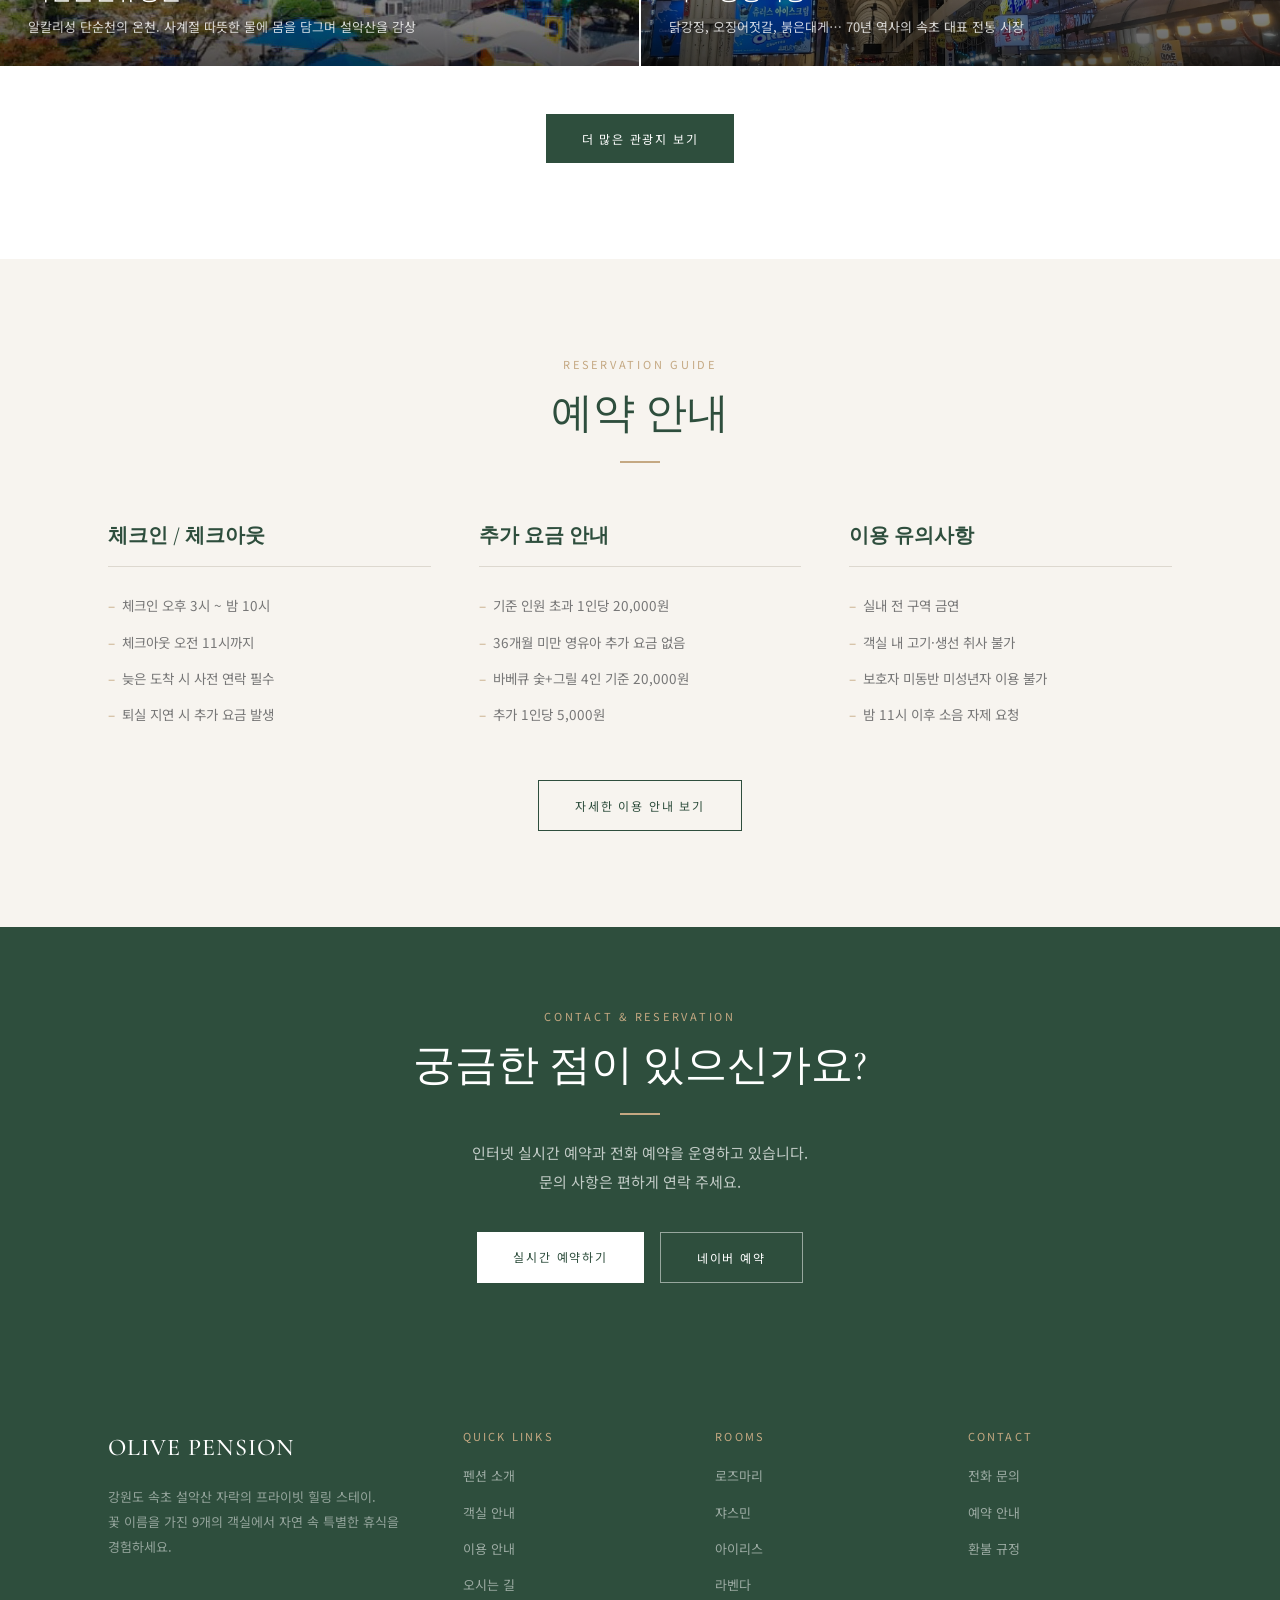
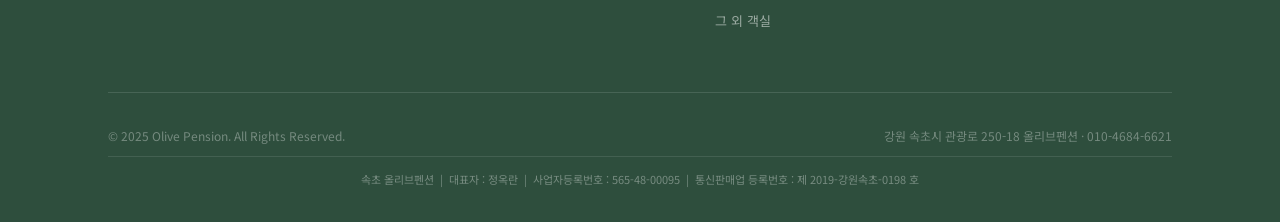
==== commit 2b8e812a: "푸터 사업자 정보 추가 (속초 올리브펜션 / 대표자 / 사업자등록번호 / 통신판매업)" ====
--- a/index.html
+++ b/index.html
@@ -374,6 +374,9 @@
       <span>© 2025 Olive Pension. All Rights Reserved.</span>
       <span>강원 속초시 관광로 250-18 올리브펜션 · 010-4684-6621</span>
     </div>
+    <div class="footer-biz">
+      속초 올리브펜션 &nbsp;|&nbsp; 대표자 : 정옥란 &nbsp;|&nbsp; 사업자등록번호 : 565-48-00095 &nbsp;|&nbsp; 통신판매업 등록번호 : 제 2019-강원속초-0198 호
+    </div>
   </div>
 </footer>
 
--- a/style.css
+++ b/style.css
@@ -526,6 +526,15 @@
   align-items: center;
   font-size: 12px;
   opacity: .45;
+}
+.footer-biz {
+  margin-top: 10px;
+  padding-top: 12px;
+  border-top: 1px solid rgba(255,255,255,.1);
+  font-size: 11px;
+  color: rgba(255,255,255,.35);
+  line-height: 1.9;
+  text-align: center;
 }
 
 /* ── Page Banner ────────────────────── */
